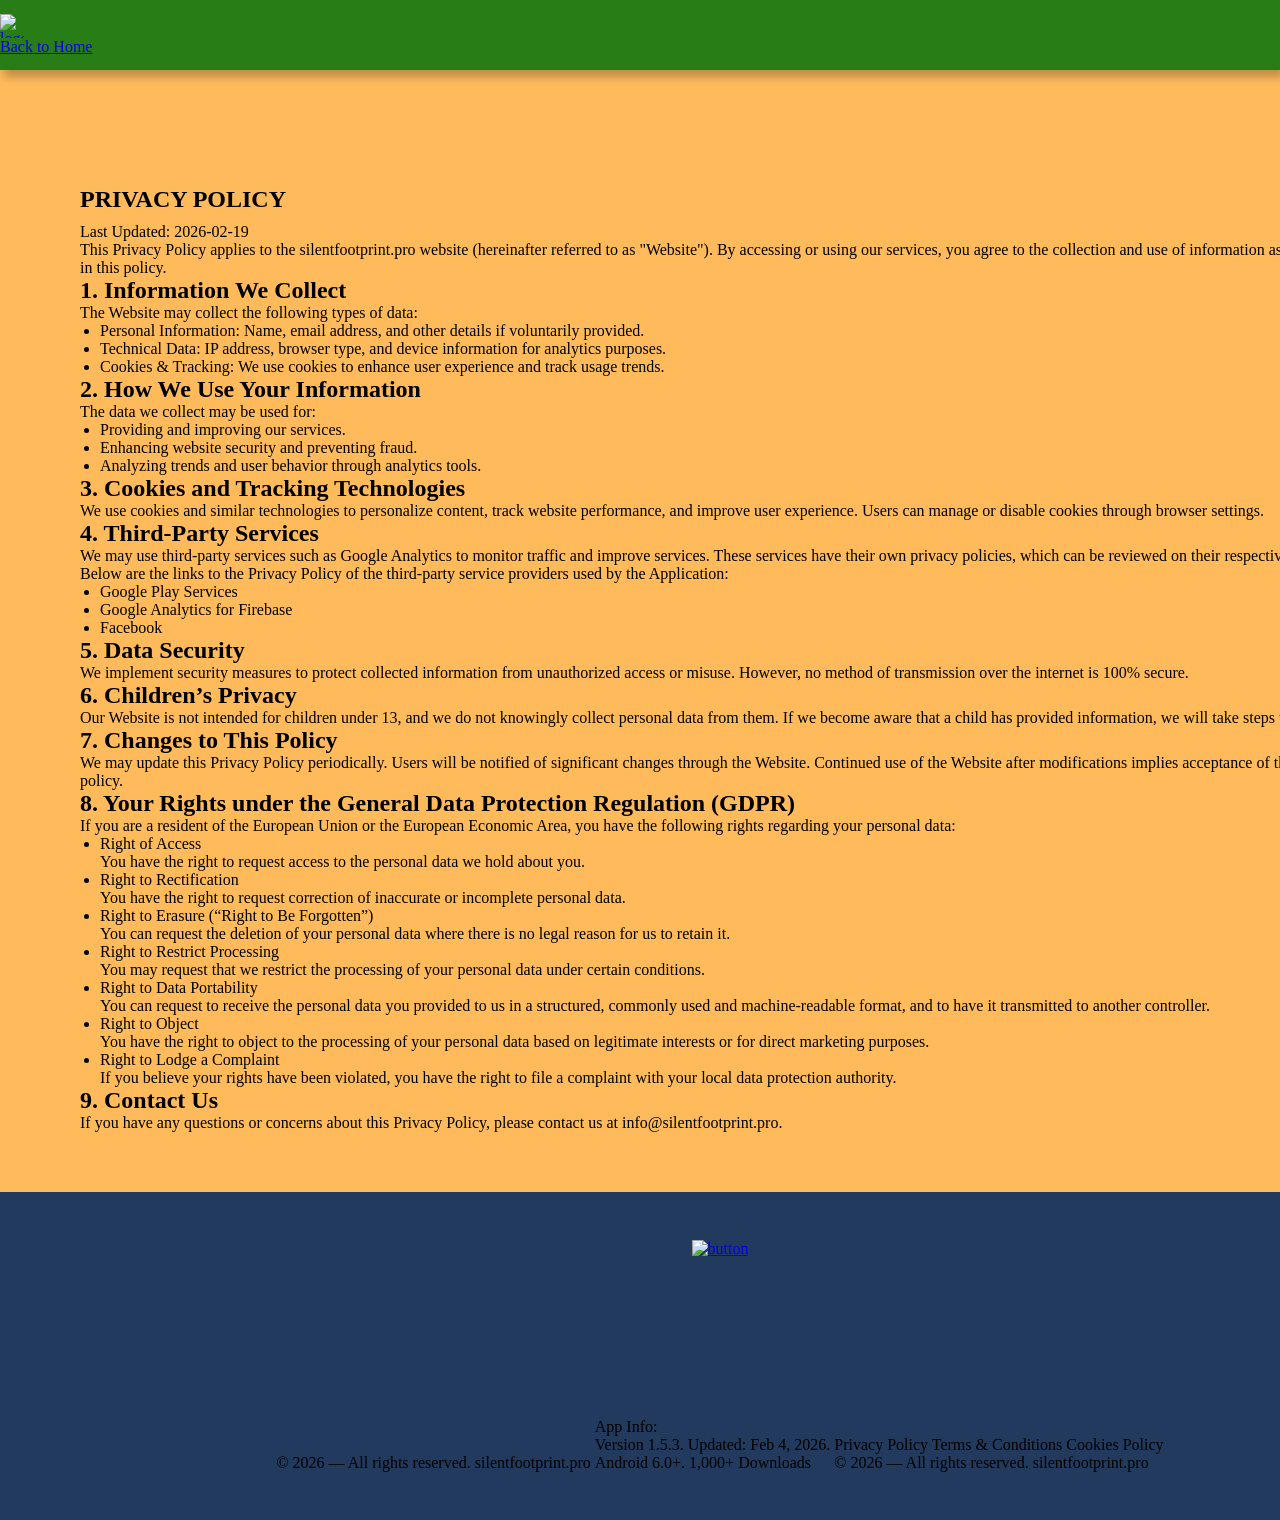
==== policy.html @ c47b5298 "1" ====
<!doctype html>
<html lang="en">
  <head>
    <meta charset="UTF-8" />
    <meta name="viewport" content="width=device-width, initial-scale=1.0" />

    <title>Privacy Policy</title>
    <link rel="icon" href="img/1.png" />

    <link rel="stylesheet" type="text/css" href="slick/slick.css" />
    <link rel="stylesheet" href="css/main.css" />
  </head>

  <body>
    <header class="class-header class-header-terms">
      <div class="class-header-background"></div>
      <nav class="class-navigation">
        <ul class="class-navigation-list-terms">
          <li class="class-navigation-item">
            <a href="/" class="class-header-terms-img">
              <img
                class=" "
                alt="logo"
                src="img/back.png"
                style="width: 24px; height: 24px"
              />Back to Home
            </a>
          </li>
        </ul>
      </nav>
    </header>

    <main>
      <section>
        <div class="class-policy-terms-container">
          <h1>Privacy Policy</h1>

          <p>Last Updated: 2026-02-19</p>
          <p>
            This Privacy Policy applies to the silentfootprint.pro website
            (hereinafter referred to as "Website"). By accessing or using our
            services, you agree to the collection and use of information as
            described in this policy.
          </p>
          <h2>1. Information We Collect</h2>
          <p>The Website may collect the following types of data:</p>

          <ul>
            <li>
              Personal Information: Name, email address, and other details if
              voluntarily provided.
            </li>
            <li>
              Technical Data: IP address, browser type, and device information
              for analytics purposes.
            </li>
            <li>
              Cookies & Tracking: We use cookies to enhance user experience and
              track usage trends.
            </li>
          </ul>
          <h2>2. How We Use Your Information</h2>
          <p>The data we collect may be used for:</p>
          <ul>
            <li>Providing and improving our services.</li>
            <li>Enhancing website security and preventing fraud.</li>
            <li>Analyzing trends and user behavior through analytics tools.</li>
          </ul>
          <h2>3. Cookies and Tracking Technologies</h2>
          <p>
            We use cookies and similar technologies to personalize content,
            track website performance, and improve user experience. Users can
            manage or disable cookies through browser settings.
          </p>
          <h2>4. Third-Party Services</h2>
          <p>
            We may use third-party services such as Google Analytics to monitor
            traffic and improve services. These services have their own privacy
            policies, which can be reviewed on their respective websites. Below
            are the links to the Privacy Policy of the third-party service
            providers used by the Application:
          </p>
          <ul>
            <li>
              <a
                class="class-email-link"
                href="https://policies.google.com/privacy"
                target="_blank"
                rel=""
                >Google Play Services
              </a>
            </li>
            <li>
              <a
                class="class-email-link"
                href="https://firebase.google.com/support/privacy"
                target="_blank"
                rel=""
                >Google Analytics for Firebase
              </a>
            </li>
            <li>
              <a
                class="class-email-link"
                href="https://www.facebook.com/about/privacy/update/printable"
                target="_blank"
                rel=""
                >Facebook
              </a>
            </li>
          </ul>
          <h2>5. Data Security</h2>

          <p>
            We implement security measures to protect collected information from
            unauthorized access or misuse. However, no method of transmission
            over the internet is 100% secure.
          </p>

          <h2>6. Children’s Privacy</h2>
          <p>
            Our Website is not intended for children under 13, and we do not
            knowingly collect personal data from them. If we become aware that a
            child has provided information, we will take steps to delete it.
          </p>

          <h2>7. Changes to This Policy</h2>
          <p>
            We may update this Privacy Policy periodically. Users will be
            notified of significant changes through the Website. Continued use
            of the Website after modifications implies acceptance of the updated
            policy.
          </p>
          <h2>
            8. Your Rights under the General Data Protection Regulation (GDPR)
          </h2>
          <p>
            If you are a resident of the European Union or the European Economic
            Area, you have the following rights regarding your personal data:
          </p>
          <ul>
            <li>
              Right of Access <br />
              You have the right to request access to the personal data we hold
              about you.
            </li>
            <li>
              Right to Rectification <br />
              You have the right to request correction of inaccurate or
              incomplete personal data.
            </li>
            <li>
              Right to Erasure (“Right to Be Forgotten”) <br />
              You can request the deletion of your personal data where there is
              no legal reason for us to retain it.
            </li>
            <li>
              Right to Restrict Processing <br />
              You may request that we restrict the processing of your personal
              data under certain conditions.
            </li>
            <li>
              Right to Data Portability <br />You can request to receive the
              personal data you provided to us in a structured, commonly used
              and machine-readable format, and to have it transmitted to another
              controller.
            </li>
            <li>
              Right to Object <br />
              You have the right to object to the processing of your personal
              data based on legitimate interests or for direct marketing
              purposes.
            </li>
            <li>
              Right to Lodge a Complaint <br />
              If you believe your rights have been violated, you have the right
              to file a complaint with your local data protection authority.
            </li>
          </ul>

          <h2>9. Contact Us</h2>

          <p>
            If you have any questions or concerns about this Privacy Policy,
            please contact us at
            <a class="class-email-link" href="mailto:info@silentfootprint.pro"
              >info@silentfootprint.pro</a
            >.
          </p>
        </div>
      </section>
    </main>

    <footer class="class-footer" style="margin: auto; background: #223a5d">
      <div class="class-footer-container">
        <a href="#">
          <img
            class="class-footer-img"
            src="/img/Property 1=click.png"
            alt="button"
          />
        </a>
        <div class="class-footer-wrapper">
          <p class="class-footer-copyright class-footer-copyright-two">
            © 2026 — All rights reserved. silentfootprint.pro
          </p>
          <p class="class-footer-copyright">
            App Info: <br />
            Version 1.5.3. Updated: Feb 4, 2026. <br />
            Android 6.0+. 1,000+ Downloads
          </p>
          <div class="class-footer-wrapp">
            <div class="class-footer-wrap">
              <a class="class-footer-text" href="/policy.html"
                >Privacy Policy</a
              >
              <a class="class-footer-text" href="/terms.html"
                >Terms & Conditions
              </a>
              <a class="class-footer-text" href="/cookies.html"
                >Cookies Policy</a
              >
            </div>
            <p class="class-footer-copyright-one">
              © 2026 — All rights reserved. silentfootprint.pro
            </p>
          </div>
        </div>
      </div>
    </footer>
    <script src="js/mobile-menu.js"></script>
  </body>
</html>
---- css/main.css ----
@import url("https://fonts.googleapis.com/css2?family=Comme:wght@100..900&family=Lora:ital,wght@0,400..700;1,400..700&family=Viga&display=swap");

*,
*::before,
*::after {
  box-sizing: border-box;
}
html {
  scroll-behavior: smooth;
}

body {
  margin: 0;
  background: #ffbb5b;
  color: #000000;
}

h1,
h2,
h3,
h4,
h5,
h6,
p {
  margin: 0;
}

ul,
ol {
  margin: 0;
  padding: 0;
  list-style: none;
}
dl,
dt,
dd {
  margin: 0;
  padding: 0;
}
img {
  display: block;
  height: auto;
}
figure {
  margin: 0;
  padding: 0;
  border: 0;
}
.list {
  list-style: none;
}

button,
a {
  cursor: pointer;
}

.button:hover {
  scale: 120%;
}

.class-header.is-open .class-header-background {
  left: 0;
}
.class-header-button-wrapper {
  margin-left: auto;
}
.class-header-icon {
  display: none;
}

.class-header-icon-button {
  display: -webkit-box;
  display: -ms-flexbox;
  display: flex;
  background-color: transparent;
  border: none;
  border-radius: 50%;
}
.class-navigation-list.is-open {
  right: 0;
}
.class-header-icon-menu {
  display: block;
}

.class-header-icon-button.is-open .class-header-icon-menu {
  display: none;
}

.class-header-icon-button.is-open .class-header-icon-close {
  display: block;
}

.class-header {
  position: fixed;
  width: 100%;
  z-index: 5;
  transition: background-color 0.3s ease;
  background: transparent;
  display: flex;
  height: 64px;
  background: #297d17;
  box-shadow: 4px 7px 9px 0px #00000040;
}

.class-header-background {
  position: absolute;
  top: 0;
  right: 0;
  bottom: 0;
  left: 100%;
  z-index: -1;
  transition: left 0.3s ease;
  background: #297d17;
  box-shadow: 4px 7px 9px 0px #00000040;
}
.class-header.is-open .class-header-background {
  left: 0;
}
.class-header-button-wrapper {
  margin-right: auto;
  display: flex;
  align-items: center;
  justify-content: space-between;
}

.class-header-icon-menu {
  display: block;
}

.class-header-icon-button.is-open .class-header-icon-menu {
  display: none;
}

.class-header-icon-button.is-open .class-header-icon-close {
  display: block;
}

.class-navigation {
  display: -ms-flexbox;
  -webkit-box-orient: vertical;
  -webkit-box-direction: normal;
  -ms-flex-direction: column;
  flex-direction: column;
  -webkit-box-align: center;
  -ms-flex-align: center;
  align-items: center;
  -webkit-box-flex: 1;
  -ms-flex: 1;
  flex: 1;
  padding: 10px 12px;
  position: relative;
}

.class-navigation-list {
  display: flex;
  flex-direction: column;
  align-items: center;
  position: absolute;
  top: 100%;
  right: -100%;
  width: 100%;
  height: 557px;
  transition: 0.3s;
  z-index: 999;
  padding: 0px 32px;
  border-radius: 0px 0px 20px 20px;
  gap: 28px;
  background: #ffc16b;
}

.class-navigation-list.is-open {
  right: 0;
}

.class-navigation-link {
  transition: all 0.3s ease-in-out;
  text-decoration: none;
  color: #482600;
}

.class-navigation-link:hover,
.class-navigatioт-link:focus {
  color: #297d17;
}

.class-header.is-open {
  background-color: transparent;
}

.class-navigation-img {
  display: none;
}

@media screen and (min-width: 1200px) {
  .class-navigation-img {
    display: block;
  }
  .class-policy-terms-header-icon-menu {
    display: none;
  }
  .class-header-button-wrapper {
    display: none;
  }
  .class-header {
    width: 100%;
    height: 70px;
    padding: 0;
    display: flex;
    align-items: center;
    justify-content: center;
    z-index: 1000;
  }

  .class-header-icon-button {
    display: none;
  }
  .class-navigation {
    display: flex;
    flex-direction: row;
    flex: 1;
    padding: 0;
    width: 1440px;
    padding: 0 0px;
    margin: auto;
  }

  .class-navigation-list {
    background-color: transparent;
    flex-direction: row;
    display: flex;
    position: static;
    width: 1440px;
    margin: auto;
    padding-block: 0;
    flex: 1;
    gap: 13px;
    height: 0px;
    display: flex;
    justify-content: center;
    align-items: center;
    justify-content: center;
    padding: 0;
  }

  .class-navigation-link {
  }

  .class-navigation-link:hover,
  .class-navigation-link:focus {
  }

  .class-navigation-item-desk {
    display: none;
  }
}

.class-home {
  width: 375px;
  height: 742px;
  background-repeat: no-repeat;
  background-size: cover;
  background-position: center;
  background-image: url("/img/home");
  margin: auto;
}
.class-home-container {
  width: 375px;
  padding: 182px 16px 0px;
  margin: auto;
}

.class-home-container-top {
  display: flex;
  flex-direction: column;
  align-items: start;
}
.class-home-title-img {
}
.class-home-title {
  -webkit-text-stroke: 1px #ffffff;
  color: #482600;
}

.class-home-text {
}
.class-home-link {
  transition: all 0.3s ease-in-out;
}

.class-home-link:hover {
  transform: scale(1.1);
}

@media screen and (min-width: 1200px) {
  .class-home {
    width: 1440px;
    height: 784px;
    background-image: url("/img/home");
  }
  .class-home-container {
    width: 1440px;
    padding: 204px 0px 0px;
  }
  .class-home-container-top {
    display: flex;
    flex-direction: column;
    align-items: center;
    justify-content: center;
  }
  .class-home-title-img {
  }
  .class-home-title {
  }

  .class-home-text {
  }
}
.class-about {
  margin: auto;
  width: 375px;
  height: px;
  background-repeat: no-repeat;
  background-size: cover;
  background-position: center;
  background-image: url("/img");
}
.class-about-container {
  width: 375px;
  padding: 64px 16px 0px;
  margin: auto;
}
.class-about-title {
  -webkit-text-stroke: 1px#FFFFFF99;
  color: #297d17;
}
.class-about-text {
}

.class-about-text-bold {
}

@media screen and (min-width: 1200px) {
  .class-about {
    width: 1440px;
    height: px;
    background-image: url("/img");
  }
  .class-about-container {
    width: 1440px;
    padding: ;
  }
}
.class-why {
  margin: auto;
  width: 375px;
  height: px;
  background-repeat: no-repeat;
  background-size: cover;
  background-position: center;
  background-image: url("/img");
}

.class-why-container {
  width: 375px;
  margin: auto;
  padding: 0;
}
.class-why-list {
  padding-top: px;
  display: flex;
  flex-direction: column;
  gap: px;
}
.class-why-item {
  display: flex;
  gap: px;
  align-items: center;
}
.class-why-img {
}
.class-why-text-bold {
}
.class-why-text {
}

@media screen and (min-width: 1200px) {
  .class-why {
    width: 1440px;
    height: px;
    background-image: url("/img");
  }
  .class-why-container {
    width: 1440px;
    padding: ;
  }
}

.class-uniqueness {
  margin: auto;
  width: 375px;
  height: px;
  background-repeat: no-repeat;
  background-size: cover;
  background-position: center;
  background-image: url("/img");
}
.class-uniqueness-container {
  margin: auto;
  width: 375px;
  padding: 64px 16px 0;
}
.class-uniqueness-list {
  padding-top: px;
  display: flex;
  flex-direction: column;
  gap: px;
}
.class-uniqueness-item {
}
.class-uniqueness-img {
}
.class-uniqueness-text-bold {
}
.class-uniqueness-text {
}

@media screen and (min-width: 1200px) {
  .class-uniqueness {
    width: 1440px;
    height: px;
    background-image: url("/img");
  }
  .class-uniqueness-container {
    margin: auto;
    width: 1440px;
    padding: ;
  }
}
.class-how {
  margin: auto;
  width: 375px;
  height: px;
  background-repeat: no-repeat;
  background-size: cover;
  background-position: center;
  background-image: url("/img");
}
.class-how-container {
  margin: auto;
  width: 375px;
  padding: 64px 16px 0;
}
.class-how-list {
  padding-top: px;
  display: flex;
  flex-direction: column;
  gap: px;
}

.class-how-item {
}

.class-how-img {
  margin: auto;
}

.class-how-text-bold {
}

.class-how-text {
}

@media screen and (min-width: 1200px) {
  .class-how {
    width: 1440px;
    height: px;
    background-image: url("/img");
  }
  .class-how-container {
    margin: auto;
    width: 1440px;
    padding: ;
  }
}

.class-characters {
  margin: auto;
  width: 375px;
  height: px;
  background-repeat: no-repeat;
  background-size: cover;
  background-position: center;
  background-image: url("/img");
}
.class-characters-container {
  padding: 0px 16px;
  margin: auto;
  width: 375px;
}
.class-characters-list {
  display: flex;
  flex-direction: column;
  padding-top: px;
  gap: px;
}
.class-characters-item {
}
.class-characters-img {
}
.class-characters-text-bold {
}

.class-characters-text {
}

@media screen and (min-width: 1200px) {
  .class-characters {
    width: 1440px;
    height: px;
    background-image: url("/img");
  }
  .class-characters-container {
    padding: px;
    margin: auto;
    width: 1440px;
  }
}

.class-reviews {
  margin: auto;
  width: 375px;
  height: px;
  background-repeat: no-repeat;
  background-size: cover;
  background-position: top;
  background-image: url("/img");
}
.class-reviews-container {
  margin: auto;
  padding: 0px 16px 0;
  width: 375px;
}
.class-reviews-list {
  padding: 0;
}

.class-reviews-item {
  margin: 0 5px;
}

.class-reviews-item-top {
  display: flex;
  gap: px;
  align-items: center;
}
.class-reviews-img {
}
.class-reviews-text-bold {
}

.class-reviews-text {
}

@media screen and (min-width: 1200px) {
  .class-reviews {
    width: 1440px;
    height: px;
    background-image: url("/img");
  }
  .class-reviews-container {
    margin: auto;
    padding: ;
    width: 1440px;
  }
}

.class-faq {
  margin: auto;
  width: 375px;
  height: px;
  background-repeat: no-repeat;
  background-size: cover;
  background-position: bottom;
  background-image: url("/img");
}
.class-faq-container {
  padding: 0px 16px 0px;
  width: 375px;
  margin: auto;
}
.class-faq-list {
  padding-top: px;
  display: flex;
  flex-direction: column;
  gap: px;
}

.class-faq-item {
}

.class-faq-question {
  display: flex;
  justify-content: space-between;
  align-items: center;
}

.class-faq-answer {
}
.class-toggle-button {
  background: none;
  border: none;
  cursor: pointer;
}

.class-toggle-button img {
  transition: transform 0.3s ease;
}
.class-faq-answer {
  max-height: 0;
  overflow: hidden;
  transition: max-height 0.4s ease, opacity 0.4s ease;
  opacity: 0;
}

.class-faq-answer.open {
  max-height: 200px;
  opacity: 1;
  padding-top: 16px;
}

.class-toggle-button img.rotated {
  transform: rotate(180deg);
}
@media screen and (min-width: 1200px) {
  .class-faq {
    width: 1440px;
    height: px;
    background-image: url("/img");
  }
  .class-faq-container {
    padding: ;
    width: 1440px;
    margin: auto;
  }
}
.class-gallery {
  margin: auto;
  width: 375px;
  height: px;
  background-repeat: no-repeat;
  background-size: cover;
  background-position: center;
  background-image: url("/img");
}
.class-gallery-container {
  width: 375px;
  margin: auto;
  padding: px;
}
.class-gallery-list {
  width: auto;
  padding-top: 65px;
  margin: auto;
}

.class-gallery-item {
  width: 343px;
  height: 610px;
  overflow: hidden;
  position: relative;
  margin: 0 10px;
}

.class-gallery-image {
  width: 100%;
  height: 100%;
  object-fit: cover;
  object-position: center;
}
.class-gallery-button-container {
  display: none;
}
@media screen and (min-width: 1200px) {
  .class-gallery-button-container {
    display: flex;
    align-items: center;
    justify-content: center;
    gap: 32px;
  }

  .class-gallery-button {
    background-color: transparent;
    border: none;
    padding: 0;
    -webkit-transition: scale 0.3s ease;
    transition: scale 0.3s ease;
  }
  .class-gallery-button-icon {
  }
  .class-gallery-button:hover {
    scale: 120%;
  }

  .class-gallery {
    width: 1440px;
    height: px;
    background-image: url("/img");
  }
  .class-gallery-container {
    width: 1440px;
    margin: auto;
    padding: px;
  }
  .class-gallery-item {
    width: 406px;
    height: 721.78px;
    margin: 0 10px;
  }

  .class-gallery-list {
  }
}

.class-features {
  margin: auto;
  width: 375px;
  height: px;
  background-image: url("/img");
}
.class-features-container {
  width: 375px;
  margin: auto;
  padding: 64px 16px 89px;
}
.class-features-list {
  padding-top: px;
  display: flex;
  flex-direction: column;
  gap: px;
}

.class-features-item {
}

.class-features-img {
}

.class-features-text-bold {
}

.class-features-text {
}

@media screen and (min-width: 1200px) {
  .class-features {
    width: 1440px;
    height: px;
    background-image: url("/img");
  }
  .class-features-container {
    width: 1440px;
    margin: auto;
    padding: px;
  }
}

.class-policy-terms-container {
  padding: 124px 16px 40px;
  width: 375px;
  margin: auto;
}

.class-policy-terms-container h1 {
  text-transform: uppercase;
  margin-bottom: 10px;
}
.class-policy-terms-container h2 {
  margin-bottom: ;
}
.class-policy-terms-container ul {
  list-style-type: disc;
  margin-left: 20px;
  margin-bottom: ;
}
.class-policy-terms-container p {
  margin-bottom: ;
}
.class-email-link {
  color: inherit;
  text-decoration: none;
}
@media screen and (min-width: 1200px) {
  .class-policy-terms-container {
    padding: 186px 80px 60px;
    width: 1440px;
  }
  .class-policy-terms-container h1 {
  }
  .class-policy-terms-container h2 {
  }
  .class-policy-terms-container p {
  }
}

.class-footer-container {
  width: 375px;
  padding: ;
  margin: auto;
  display: flex;
  flex-direction: column;
  justify-content: center;
  align-items: center;
  gap: 25px;
}

.class-footer-wrapper {
  display: flex;
  flex-direction: row;
  align-items: center;
  gap: 4px;
}

.class-footer-text {
  text-decoration: none;
  color: inherit;
}

.class-footer-copyright {
}

@media screen and (min-width: 1200px) {
  .class-footer-container {
    width: 1440px;
    padding: 48px 199px;
    display: flex;
    flex-direction: ;
    justify-content: end;
    align-items: center;
    gap: 160px;
  }

  .class-footer-wrapper {
    display: flex;
    flex-direction: row;
    justify-content: end;
    align-items: end;
    gap: 4px;
  }

  .class-footer-text {
  }

  .class-footer-copyright {
  }
}

.class-cookie-popup {
  position: fixed;
  bottom: 10px;
  width: 375px;
  padding: 30px;
  border-radius: 20px;
  background: rgba(255, 255, 255, 1);
  border: 1px solid rgba(149, 49, 133, 1);
  box-shadow: 0px 14px 42px 0px rgba(8, 15, 52, 0.06);
  z-index: 1000;
  display: none;
}

.class-cookie-popup-text-two {
  color: rgba(87, 78, 68, 1);
}

.class-cookie-button-container {
  padding: 30px 0 0;
  margin: auto;
  display: flex;
  flex-direction: row;
  align-items: center;
  justify-content: center;
  gap: 20px;
}

.class-cookie-button {
  border: none;
  background-color: transparent;
}

#accept-cookies {
}

.class-close-popup {
  position: absolute;
  top: 10px;
  right: 10px;
  font-size: 20px;
  cursor: pointer;
}

@media screen and (min-width: 1200px) {
  .class-cookie-popup-container {
    display: flex;
    align-items: center;
    justify-content: center;
  }

  .class-cookie-popup-text-two {
    font-family: Raleway;
    font-size: 18px;
    font-weight: 400;
    line-height: 30px;
    text-align: left;
    text-underline-position: from-font;
    text-decoration-skip-ink: none;
    width: 648px;
  }

  .class-cookie-button-container {
    padding: 0;
    margin: auto;
    display: flex;
    flex-direction: row;
    gap: 40px;
  }

  .class-cookie-popup {
    position: fixed;
    bottom: 10px;
    width: 1440px;
    padding: 32px;
    display: none;
  }
}
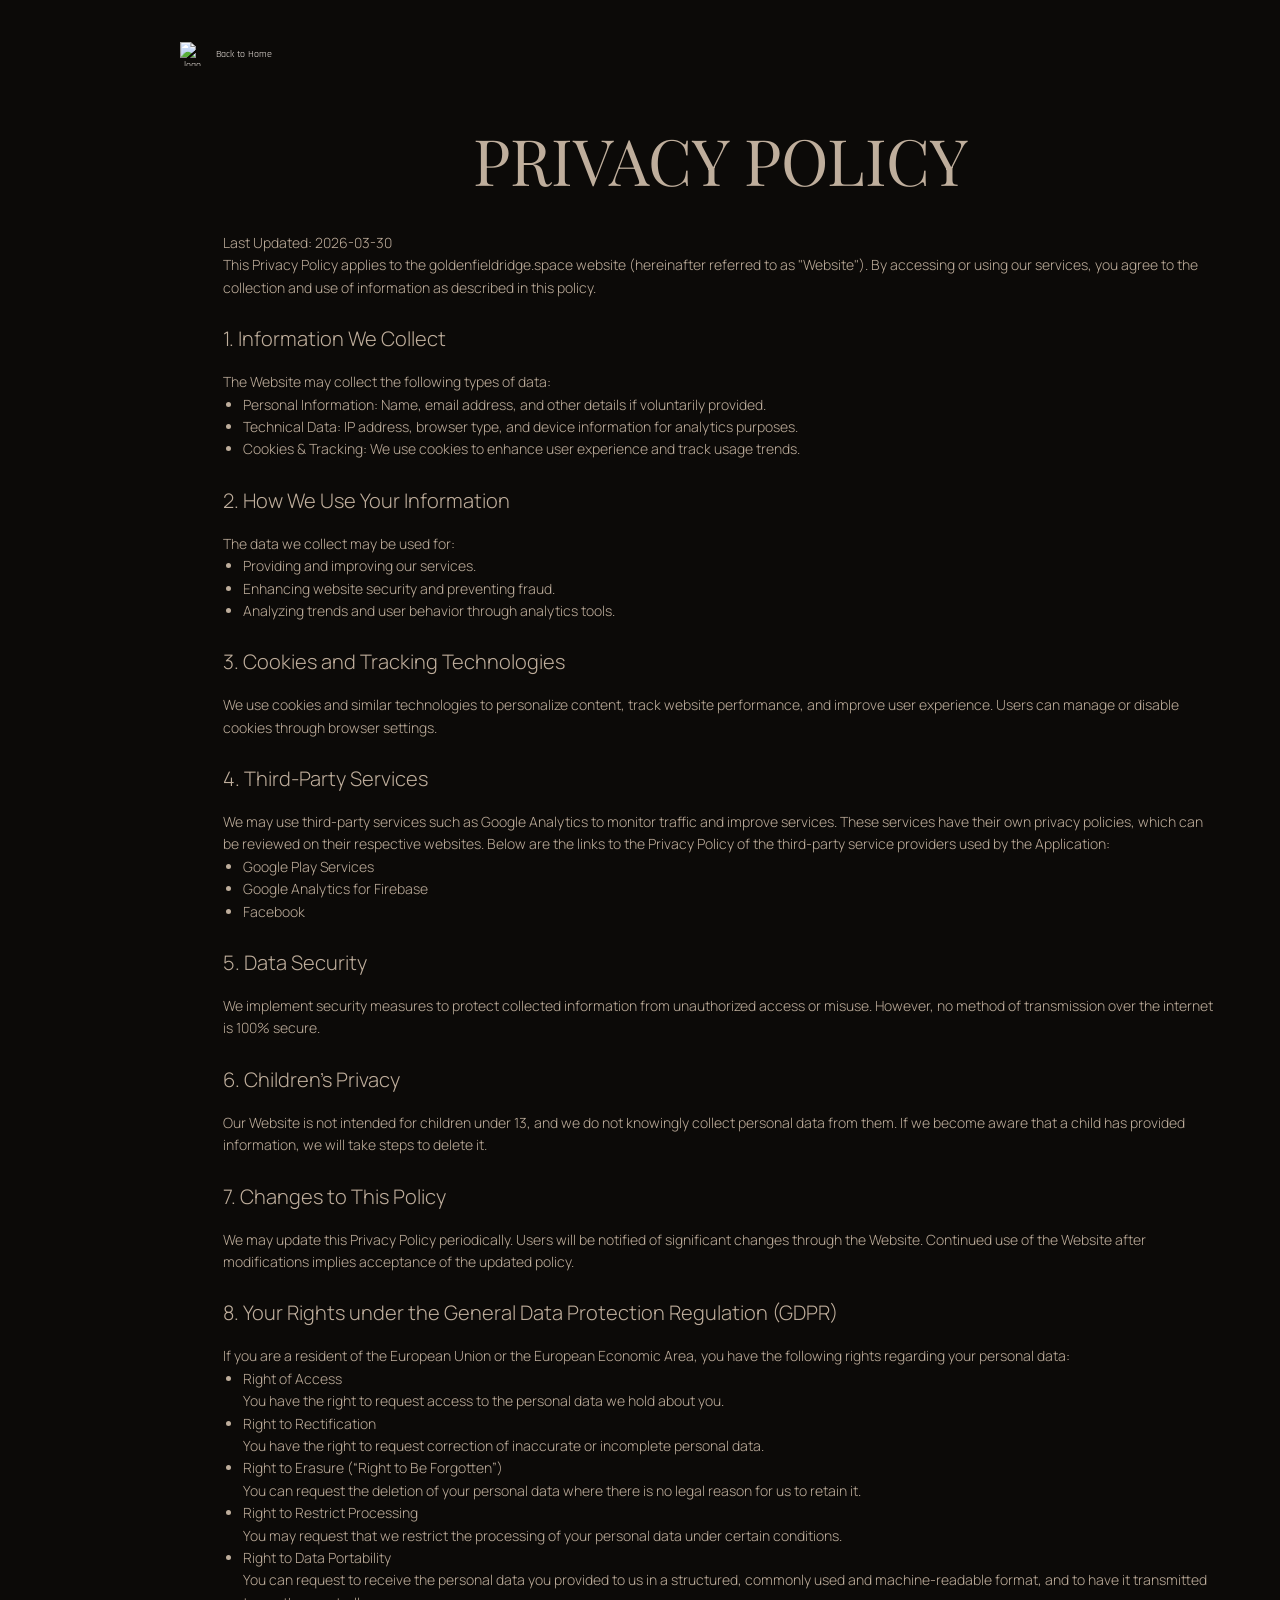
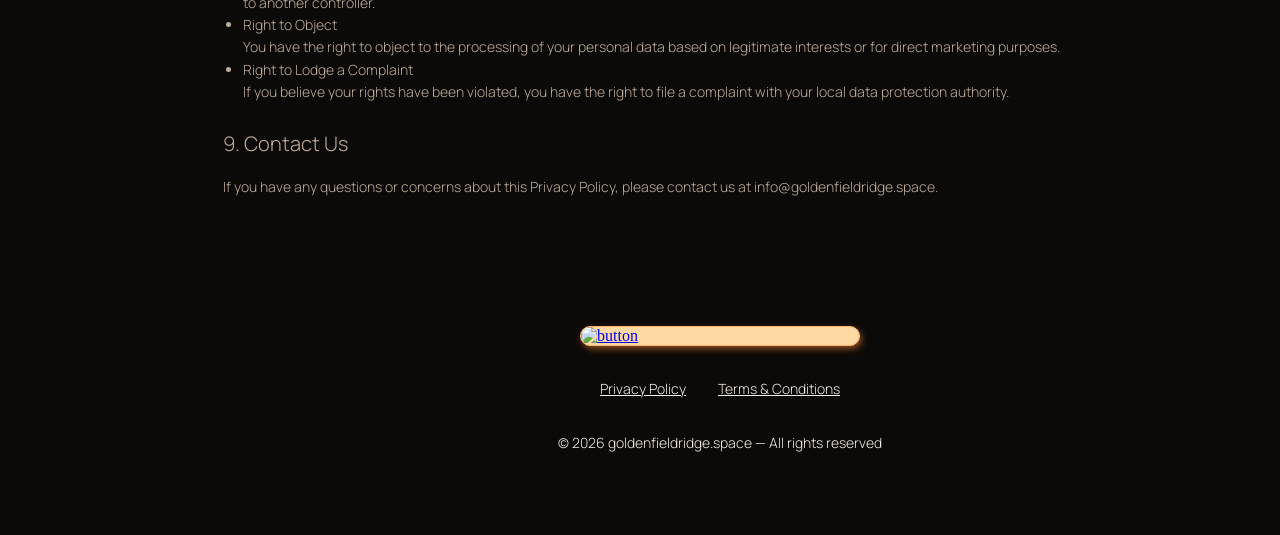
==== commit a971c703: "1" ====
--- a/policy.html
+++ b/policy.html
@@ -5,19 +5,19 @@
     <meta name="viewport" content="width=device-width, initial-scale=1.0" />
 
     <title>Privacy Policy</title>
-    <link rel="icon" href="img/1.png" />
+    <link rel="icon" href="img/fav_500.png" />
 
     <link rel="stylesheet" type="text/css" href="slick/slick.css" />
     <link rel="stylesheet" href="css/main.css" />
   </head>
 
   <body>
-    <header class="class-header class-header-terms">
-      <div class="class-header-background"></div>
-      <nav class="class-navigation">
-        <ul class="class-navigation-list-terms">
-          <li class="class-navigation-item">
-            <a href="/" class="class-header-terms-img">
+    <header class="o-i-header o-i-header-terms">
+      <div class="o-i-header-background"></div>
+      <nav class="o-i-navigation">
+        <ul class="o-i-navigation-list-terms">
+          <li class="o-i-navigation-item-terms">
+            <a href="/" class="o-i-header-terms-img">
               <img
                 class=" "
                 alt="logo"
@@ -32,12 +32,12 @@
 
     <main>
       <section>
-        <div class="class-policy-terms-container">
+        <div class="o-i-policy-terms-container">
           <h1>Privacy Policy</h1>
 
-          <p>Last Updated: 2026-02-19</p>
-          <p>
-            This Privacy Policy applies to the silentfootprint.pro website
+          <p>Last Updated: 2026-03-30</p>
+          <p>
+            This Privacy Policy applies to the goldenfieldridge.space website
             (hereinafter referred to as "Website"). By accessing or using our
             services, you agree to the collection and use of information as
             described in this policy.
@@ -83,7 +83,7 @@
           <ul>
             <li>
               <a
-                class="class-email-link"
+                class="o-i-email-link"
                 href="https://policies.google.com/privacy"
                 target="_blank"
                 rel=""
@@ -92,7 +92,7 @@
             </li>
             <li>
               <a
-                class="class-email-link"
+                class="o-i-email-link"
                 href="https://firebase.google.com/support/privacy"
                 target="_blank"
                 rel=""
@@ -101,7 +101,7 @@
             </li>
             <li>
               <a
-                class="class-email-link"
+                class="o-i-email-link"
                 href="https://www.facebook.com/about/privacy/update/printable"
                 target="_blank"
                 rel=""
@@ -183,49 +183,31 @@
           <p>
             If you have any questions or concerns about this Privacy Policy,
             please contact us at
-            <a class="class-email-link" href="mailto:info@silentfootprint.pro"
-              >info@silentfootprint.pro</a
+            <a class="o-i-email-link" href="mailto:info@goldenfieldridge.space"
+              >info@goldenfieldridge.space</a
             >.
           </p>
         </div>
       </section>
     </main>
 
-    <footer class="class-footer" style="margin: auto; background: #223a5d">
-      <div class="class-footer-container">
-        <a href="#">
-          <img
-            class="class-footer-img"
-            src="/img/Property 1=click.png"
-            alt="button"
-          />
+    <footer class="o-i-footer" style="margin: auto">
+      <div class="o-i-footer-container">
+        <a
+          target="_blank"
+          href="https://play.google.com/store/apps/details?id=com.relaxingfireplace.v1.vod.ss.android&hl=en&gl=us"
+        >
+          <img class="o-i-footer-img" src="/img/1.png" alt="button" />
         </a>
-        <div class="class-footer-wrapper">
-          <p class="class-footer-copyright class-footer-copyright-two">
-            © 2026 — All rights reserved. silentfootprint.pro
-          </p>
-          <p class="class-footer-copyright">
-            App Info: <br />
-            Version 1.5.3. Updated: Feb 4, 2026. <br />
-            Android 6.0+. 1,000+ Downloads
-          </p>
-          <div class="class-footer-wrapp">
-            <div class="class-footer-wrap">
-              <a class="class-footer-text" href="/policy.html"
-                >Privacy Policy</a
-              >
-              <a class="class-footer-text" href="/terms.html"
-                >Terms & Conditions
-              </a>
-              <a class="class-footer-text" href="/cookies.html"
-                >Cookies Policy</a
-              >
-            </div>
-            <p class="class-footer-copyright-one">
-              © 2026 — All rights reserved. silentfootprint.pro
-            </p>
-          </div>
+
+        <div class="o-i-footer-wrapper">
+          <a class="o-i-footer-text" href="/policy.html">Privacy Policy</a>
+          <a class="o-i-footer-text" href="/terms.html">Terms & Conditions </a>
         </div>
+
+        <p class="o-i-footer-copyright">
+          © 2026 goldenfieldridge.space — All rights reserved
+        </p>
       </div>
     </footer>
     <script src="js/mobile-menu.js"></script>
--- a/css/main.css
+++ b/css/main.css
@@ -1,4 +1,4 @@
-@import url("https://fonts.googleapis.com/css2?family=Comme:wght@100..900&family=Lora:ital,wght@0,400..700;1,400..700&family=Viga&display=swap");
+@import url("https://fonts.googleapis.com/css2?family=Manrope:wght@200..800&family=Playfair+Display:ital,wght@0,400..900;1,400..900&family=Rajdhani:wght@300;400;500;600;700&display=swap");
 
 *,
 *::before,
@@ -11,8 +11,9 @@
 
 body {
   margin: 0;
-  background: #ffbb5b;
-  color: #000000;
+  background: #0c0a08;
+
+  color: #bfae9c;
 }
 
 h1,
@@ -59,17 +60,17 @@
   scale: 120%;
 }
 
-.class-header.is-open .class-header-background {
+.o-i-header.is-open .o-i-header-background {
   left: 0;
 }
-.class-header-button-wrapper {
+.o-i-header-button-wrapper {
   margin-left: auto;
 }
-.class-header-icon {
+.o-i-header-icon {
   display: none;
 }
 
-.class-header-icon-button {
+.o-i-header-icon-button {
   display: -webkit-box;
   display: -ms-flexbox;
   display: flex;
@@ -77,34 +78,33 @@
   border: none;
   border-radius: 50%;
 }
-.class-navigation-list.is-open {
+.o-i-navigation-list.is-open {
   right: 0;
 }
-.class-header-icon-menu {
+.o-i-header-icon-menu {
   display: block;
 }
 
-.class-header-icon-button.is-open .class-header-icon-menu {
+.o-i-header-icon-button.is-open .o-i-header-icon-menu {
   display: none;
 }
 
-.class-header-icon-button.is-open .class-header-icon-close {
+.o-i-header-icon-button.is-open .o-i-header-icon-close {
   display: block;
 }
 
-.class-header {
+.o-i-header {
   position: fixed;
   width: 100%;
   z-index: 5;
   transition: background-color 0.3s ease;
   background: transparent;
   display: flex;
-  height: 64px;
-  background: #297d17;
-  box-shadow: 4px 7px 9px 0px #00000040;
-}
-
-.class-header-background {
+  height: 48px;
+  background: #0c0a08;
+}
+
+.o-i-header-background {
   position: absolute;
   top: 0;
   right: 0;
@@ -112,32 +112,31 @@
   left: 100%;
   z-index: -1;
   transition: left 0.3s ease;
-  background: #297d17;
-  box-shadow: 4px 7px 9px 0px #00000040;
-}
-.class-header.is-open .class-header-background {
+  background: #0c0a08;
+}
+.o-i-header.is-open .o-i-header-background {
   left: 0;
 }
-.class-header-button-wrapper {
+.o-i-header-button-wrapper {
   margin-right: auto;
   display: flex;
   align-items: center;
   justify-content: space-between;
 }
 
-.class-header-icon-menu {
+.o-i-header-icon-menu {
   display: block;
 }
 
-.class-header-icon-button.is-open .class-header-icon-menu {
+.o-i-header-icon-button.is-open .o-i-header-icon-menu {
   display: none;
 }
 
-.class-header-icon-button.is-open .class-header-icon-close {
+.o-i-header-icon-button.is-open .o-i-header-icon-close {
   display: block;
 }
 
-.class-navigation {
+.o-i-navigation {
   display: -ms-flexbox;
   -webkit-box-orient: vertical;
   -webkit-box-direction: normal;
@@ -149,11 +148,11 @@
   -webkit-box-flex: 1;
   -ms-flex: 1;
   flex: 1;
-  padding: 10px 12px;
+  padding: 12px 24px;
   position: relative;
 }
 
-.class-navigation-list {
+.o-i-navigation-list {
   display: flex;
   flex-direction: column;
   align-items: center;
@@ -161,72 +160,148 @@
   top: 100%;
   right: -100%;
   width: 100%;
-  height: 557px;
+  height: fit-content;
   transition: 0.3s;
   z-index: 999;
-  padding: 0px 32px;
-  border-radius: 0px 0px 20px 20px;
-  gap: 28px;
-  background: #ffc16b;
-}
-
-.class-navigation-list.is-open {
+  padding: 32px 0px;
+
+  gap: 16px;
+  background: #0c0a08;
+  border-bottom: 1px solid #1c1713;
+  box-shadow: 0px 8px 8px -4px #ffb46a80;
+}
+
+.o-i-navigation-list.is-open {
   right: 0;
 }
 
-.class-navigation-link {
+.o-i-navigation-link {
   transition: all 0.3s ease-in-out;
   text-decoration: none;
-  color: #482600;
-}
-
-.class-navigation-link:hover,
-.class-navigatioт-link:focus {
-  color: #297d17;
-}
-
-.class-header.is-open {
+  color: #ffffff;
+  font-family: Manrope;
+  font-weight: 400;
+  font-style: Regular;
+  font-size: 14px;
+  leading-trim: NONE;
+  line-height: 100%;
+  letter-spacing: 0%;
+
+  border-bottom: 1px solid transparent;
+  display: block;
+  padding: 8px;
+  width: 343px;
+  text-align: center;
+}
+
+.o-i-navigation-link:hover,
+.o-i-navigatioт-link:focus {
+  color: #f5ede6;
+  border-bottom: 1px solid #ffb46a;
+}
+.o-i-navigation-item-two {
+  display: flex;
+
+  gap: 100px;
+  padding-top: 27px;
+}
+.o-i-navigation-item-desk {
+  width: fit-content;
+  font-family: Manrope;
+  font-weight: 400;
+  font-style: Regular;
+  font-size: 14px;
+  leading-trim: NONE;
+  line-height: 100%;
+  letter-spacing: 0%;
+  text-align: center;
+  text-decoration: underline;
+  text-decoration-style: solid;
+  text-decoration-offset: 0%;
+  text-decoration-thickness: 0%;
+  text-decoration-skip-ink: auto;
+}
+.o-i-header.is-open {
   background-color: transparent;
 }
 
-.class-navigation-img {
+.o-i-navigation-img {
   display: none;
 }
-
-@media screen and (min-width: 1200px) {
-  .class-navigation-img {
+.o-i-header-terms {
+  background-color: transparent;
+}
+.o-i-header-terms-img {
+  display: flex;
+  align-items: center;
+  gap: 12px;
+  margin-top: 30px;
+  font-family: Rajdhani;
+  font-weight: 400;
+  font-style: Regular;
+  font-size: 10px;
+  leading-trim: NONE;
+  line-height: 150%;
+  letter-spacing: 0%;
+  text-align: center;
+
+  color: #f5ede6;
+  text-decoration: none;
+  text-align: center;
+}
+@media screen and (min-width: 1199px) {
+  .o-i-navigation-img {
     display: block;
-  }
-  .class-policy-terms-header-icon-menu {
+    margin-right: 80px;
+  }
+  .o-i-header-terms {
+    background-color: transparent;
+  }
+  .o-i-header-terms-img {
+    display: flex;
+    align-items: center;
+    gap: 12px;
+    margin-top: 26px;
+    margin-left: 60px;
+
+    text-decoration: none;
+    text-align: center;
+  }
+  .o-i-policy-terms-header-icon-menu {
     display: none;
   }
-  .class-header-button-wrapper {
+  .o-i-navigation-item-two {
     display: none;
   }
-  .class-header {
+  .o-i-header-button-wrapper {
+    display: none;
+  }
+  .o-i-header {
     width: 100%;
-    height: 70px;
+    height: 64px;
     padding: 0;
     display: flex;
     align-items: center;
     justify-content: center;
     z-index: 1000;
-  }
-
-  .class-header-icon-button {
+    border-bottom: 1px solid none;
+  }
+
+  .o-i-header-icon-button {
     display: none;
   }
-  .class-navigation {
+  .o-i-navigation {
     display: flex;
     flex-direction: row;
     flex: 1;
     padding: 0;
     width: 1440px;
-    padding: 0 0px;
+    padding: 16px 120px;
     margin: auto;
-  }
-
-  .class-navigation-list {
+    border-bottom: 1px solid none;
+  }
+
+  .o-i-navigation-list {
     background-color: transparent;
     flex-direction: row;
     display: flex;
@@ -235,701 +310,907 @@
     margin: auto;
     padding-block: 0;
     flex: 1;
-    gap: 13px;
+    gap: 0px;
     height: 0px;
     display: flex;
     justify-content: center;
     align-items: center;
     justify-content: center;
     padding: 0;
-  }
-
-  .class-navigation-link {
-  }
-
-  .class-navigation-link:hover,
-  .class-navigation-link:focus {
-  }
-
-  .class-navigation-item-desk {
+
+    box-shadow: none;
+    border: none;
+  }
+
+  .o-i-navigation-link {
+    width: fit-content;
+    font-family: Manrope;
+    font-weight: 400;
+    font-style: Regular;
+    font-size: 12px;
+    leading-trim: NONE;
+    line-height: 100%;
+    letter-spacing: 0%;
+    padding: 8px 24px;
+  }
+
+  .o-i-navigation-link:hover,
+  .o-i-navigation-link:focus {
+  }
+
+  .o-i-navigation-item-desk {
     display: none;
   }
 }
 
-.class-home {
+.o-i-home-container {
   width: 375px;
-  height: 742px;
+  height: 791px;
   background-repeat: no-repeat;
   background-size: cover;
   background-position: center;
-  background-image: url("/img/home");
+  background-image: url("/img/1.\ Home\ mob.png");
   margin: auto;
-}
-.class-home-container {
+  padding: 80px 16px 0px;
+  margin: auto;
+}
+
+.o-i-home-title {
+  font-family: Playfair Display;
+  font-weight: 400;
+  font-style: Regular;
+  font-size: 48px;
+  leading-trim: NONE;
+  line-height: 120%;
+  letter-spacing: 0%;
+  text-align: center;
+
+  color: #f5ede6;
+}
+
+.o-i-home-text {
+  font-family: Playfair Display;
+  font-weight: 400;
+  font-style: Regular;
+  font-size: 24px;
+  leading-trim: NONE;
+  line-height: 120%;
+  letter-spacing: 0%;
+  text-align: center;
+
+  padding: 32px 30px 369px;
+}
+.o-i-home-link {
+  transition: all 0.3s ease-in-out;
+  background: #ffd9a3;
+  border: 1px solid #ffb46a;
+  box-shadow: 2px 3px 6px 0px #ff8a3d80;
+
+  width: 280px;
+  margin: auto;
+  border-radius: 12px;
+}
+
+.o-i-home-link:hover {
+  transform: scale(1.1);
+  box-shadow: 2px 3px 6px 0px #ff8a3d80;
+  border: 1px solid #ffb46a;
+  background: linear-gradient(180deg, #ffd9a3 0%, #ffb46a 100%);
+}
+
+@media screen and (min-width: 1199px) {
+  .o-i-home-container {
+    width: auto;
+    height: 879px;
+    background-image: url("/img/1.\ HOME.png");
+    margin: auto;
+    padding: 112px;
+    margin: auto;
+  }
+
+  .o-i-home-title {
+    font-family: Playfair Display;
+    font-weight: 400;
+    font-style: Regular;
+    font-size: 64px;
+    leading-trim: NONE;
+    line-height: 120%;
+    letter-spacing: 0%;
+  }
+
+  .o-i-home-text {
+    font-family: Playfair Display;
+    font-weight: 400;
+    font-style: Regular;
+    font-size: 32px;
+    leading-trim: NONE;
+    line-height: 120%;
+    letter-spacing: 0%;
+    text-align: center;
+    padding: 32px 0 80px;
+  }
+}
+
+.o-i-about-container {
+  padding: 64px 0px;
   width: 375px;
-  padding: 182px 16px 0px;
   margin: auto;
 }
-
-.class-home-container-top {
+.o-i-about-title-div {
+  display: flex;
+  align-items: center;
+  gap: 16px;
+}
+.o-i-about-title-divs {
+  border: 1px solid;
+  border-image-slice: 1;
+  border-image-source: linear-gradient(
+    90deg,
+    rgba(255, 138, 61, 0) 0%,
+    #ff8a3d 100%
+  );
+  width: 100%;
+}
+.o-i-about-title-divss {
+  border: 1px solid;
+
+  width: 100%;
+  border: 1px solid;
+
+  border-image-source: linear-gradient(
+    90deg,
+    #ff8a3d 0%,
+    rgba(255, 138, 61, 0) 100%
+  );
+  border-image-slice: 1;
+}
+.o-i-about-title {
+  font-family: Playfair Display;
+  font-weight: 400;
+  font-style: Regular;
+  font-size: 24px;
+  leading-trim: NONE;
+  line-height: 120%;
+  letter-spacing: 0%;
+  text-align: center;
+  text-wrap: nowrap;
+}
+.o-i-about-text-bold {
+  font-family: Manrope;
+  font-weight: 300;
+  font-style: Light;
+  font-size: 14px;
+  leading-trim: NONE;
+  line-height: 160%;
+  letter-spacing: 0%;
+  text-align: center;
+  color: #f5ede6;
+  padding: 62px 21px 0px;
+}
+
+@media screen and (min-width: 1199px) {
+  .o-i-about-container {
+    padding: 80px 120px;
+    width: 1440px;
+  }
+
+  .o-i-about-title-div {
+    gap: 32px;
+  }
+
+  .o-i-about-title {
+    font-family: Playfair Display;
+    font-weight: 400;
+    font-style: Regular;
+    font-size: 32px;
+    leading-trim: NONE;
+    line-height: 120%;
+    letter-spacing: 0%;
+    text-align: center;
+  }
+  .o-i-about-text-bold {
+    font-family: Manrope;
+    font-weight: 300;
+    font-style: Light;
+    font-size: 14px;
+    leading-trim: NONE;
+    line-height: 160%;
+    letter-spacing: 0%;
+    text-align: center;
+
+    padding: 64px 344px 0px;
+  }
+
+  .o-i-about-text {
+    font-family: Tomorrow;
+    font-weight: 400;
+    font-style: Regular;
+    font-size: 16px;
+    leading-trim: NONE;
+    line-height: 150%;
+    letter-spacing: 0%;
+    text-align: center;
+    display: flex;
+    align-items: center;
+    justify-content: center;
+    gap: 214px;
+    padding: 43px 26px;
+    width: 804px;
+    margin: auto;
+  }
+}
+
+.o-i-why-container {
+  margin: auto;
+  padding: 64px 0;
+  width: 375px;
+}
+.o-i-why-list {
   display: flex;
   flex-direction: column;
-  align-items: start;
-}
-.class-home-title-img {
-}
-.class-home-title {
-  -webkit-text-stroke: 1px #ffffff;
-  color: #482600;
-}
-
-.class-home-text {
-}
-.class-home-link {
-  transition: all 0.3s ease-in-out;
-}
-
-.class-home-link:hover {
-  transform: scale(1.1);
-}
-
-@media screen and (min-width: 1200px) {
-  .class-home {
+  gap: 32px;
+  padding: 64px 16px 0;
+}
+.o-i-why-item {
+  display: flex;
+  flex-direction: column;
+  gap: 32px;
+  align-items: center;
+  border: 1px solid #261e18;
+  background: linear-gradient(360deg, #0c0a08 0%, #18120e 100%);
+  width: 343px;
+  height: 496px;
+  border-radius: 12px;
+  padding: 32px;
+}
+.o-i-why-img {
+  width: 270px;
+  height: 270px;
+  border-radius: 8px;
+}
+.o-i-why-text-bold {
+  font-family: Manrope;
+  font-weight: 200;
+  font-style: ExtraLight;
+  font-size: 20px;
+  leading-trim: NONE;
+  line-height: 160%;
+  letter-spacing: 0%;
+  text-align: center;
+  color: #f5ede6;
+}
+.o-i-why-text {
+  font-family: Manrope;
+  font-weight: 300;
+  font-style: Light;
+  font-size: 14px;
+  leading-trim: NONE;
+  line-height: 160%;
+  letter-spacing: 0%;
+  text-align: center;
+  padding-top: 32px;
+}
+
+@media screen and (min-width: 1199px) {
+  .o-i-why-container {
+    margin: auto;
+    padding: 80px 120px;
     width: 1440px;
-    height: 784px;
-    background-image: url("/img/home");
-  }
-  .class-home-container {
+  }
+
+  .o-i-why-list {
+    display: flex;
+    flex-direction: row;
+    gap: 32px;
+    padding: 64px 24px 0;
+  }
+  .o-i-why-item {
+    display: flex;
+    flex-direction: row;
+    align-items: center;
+    width: 560px;
+    height: 264px;
+    border-radius: 12px;
+    padding: 32px;
+    gap: 32px;
+  }
+  .o-i-why-text {
+    width: 264px;
+  }
+  .o-i-why-img {
+    width: 200px;
+    height: 200px;
+  }
+  .o-i-why-item-two {
+    flex-direction: row-reverse;
+  }
+}
+
+.o-i-uniqueness-container {
+  margin: auto;
+  width: 375px;
+  height: 1076px;
+  background-repeat: no-repeat;
+  background-size: cover;
+  background-position: center;
+  background-image: url("/img/uniqueness/4\ Features\ mob.png");
+  padding: 64px 0px;
+}
+.o-i-uniqueness-list {
+  padding: 64px 16px 0;
+  display: flex;
+  flex-direction: column;
+  gap: 32px;
+}
+.o-i-uniqueness-item {
+  display: flex;
+  align-items: center;
+  border-radius: 12px;
+  gap: 16px;
+  padding-top: 16px;
+  padding-right: 16px;
+  padding-bottom: 16px;
+  padding-left: 32px;
+
+  background: linear-gradient(180deg, rgba(38, 30, 24, 0) 0%, #261e18 100%);
+}
+.o-i-uniqueness-img {
+  width: 32px;
+}
+
+.o-i-uniqueness-text {
+  font-family: Manrope;
+  font-weight: 300;
+  font-style: Light;
+  font-size: 14px;
+  leading-trim: NONE;
+  line-height: 160%;
+  letter-spacing: 0%;
+}
+.o-i-about-text-bold-two {
+  padding: 64px 31px 0;
+}
+.o-i-about-text-bold-two-three {
+  display: none;
+}
+@media screen and (min-width: 1199px) {
+  .o-i-uniqueness-container {
+    margin: auto;
     width: 1440px;
-    padding: 204px 0px 0px;
-  }
-  .class-home-container-top {
-    display: flex;
+    height: 1017px;
+
+    background-image: url("/img/uniqueness/4\ Features.png");
+    padding: 80px 120px 0;
+  }
+  .o-i-about-text-bold-two {
+    display: none;
+  }
+  .o-i-about-text-bold-two-three {
+    display: block;
+
+    padding: 64px 100px 0 !important;
+  }
+  .o-i-uniqueness-list {
+    padding: 64px 36px;
+    display: flex;
+    flex-direction: row;
+    gap: 32px;
+  }
+  .o-i-uniqueness-item {
+    width: 200px;
+    height: 180px;
     flex-direction: column;
     align-items: center;
     justify-content: center;
-  }
-  .class-home-title-img {
-  }
-  .class-home-title {
-  }
-
-  .class-home-text {
-  }
-}
-.class-about {
+
+    gap: 32px;
+    border-radius: 12px;
+    padding: 32px;
+  }
+  .o-i-uniqueness-img {
+    width: 48px;
+  }
+
+  .o-i-uniqueness-text {
+    font-family: Manrope;
+    font-weight: 300;
+    font-style: Light;
+    font-size: 14px;
+    leading-trim: NONE;
+    line-height: 160%;
+    letter-spacing: 0%;
+    text-align: center;
+  }
+}
+
+.o-i-how-container {
   margin: auto;
+  background-image: url("/img/9\ contact\ mob.png");
+  height: 521px;
   width: 375px;
-  height: px;
-  background-repeat: no-repeat;
-  background-size: cover;
-  background-position: center;
-  background-image: url("/img");
-}
-.class-about-container {
-  width: 375px;
-  padding: 64px 16px 0px;
-  margin: auto;
-}
-.class-about-title {
-  -webkit-text-stroke: 1px#FFFFFF99;
-  color: #297d17;
-}
-.class-about-text {
-}
-
-.class-about-text-bold {
-}
-
-@media screen and (min-width: 1200px) {
-  .class-about {
+  padding: 64px 0;
+}
+.o-i-how-div {
+  display: flex;
+  align-items: center;
+  gap: 16px;
+  flex-direction: column;
+  padding-top: 64px;
+}
+.o-i-how-text {
+  display: flex;
+  align-items: center;
+  gap: 16px;
+}
+.o-i-how-text-bold {
+  text-decoration: none;
+  color: #f5ede6;
+  font-family: Manrope;
+  font-weight: 300;
+  font-style: Light;
+  font-size: 14px;
+  leading-trim: NONE;
+  line-height: 160%;
+  letter-spacing: 0%;
+  text-align: center;
+}
+.o-i-how-text-img {
+  width: 24px;
+}
+@media screen and (min-width: 1199px) {
+  .o-i-how-container {
+    margin: auto;
+    background-image: url("/img/9\ Contact.png");
+    height: 898px;
     width: 1440px;
-    height: px;
-    background-image: url("/img");
-  }
-  .class-about-container {
-    width: 1440px;
-    padding: ;
-  }
-}
-.class-why {
-  margin: auto;
-  width: 375px;
-  height: px;
-  background-repeat: no-repeat;
-  background-size: cover;
-  background-position: center;
-  background-image: url("/img");
-}
-
-.class-why-container {
+    padding: 80px 120px;
+  }
+  .o-i-how-div {
+    display: flex;
+    align-items: center;
+    gap: 16px;
+    flex-direction: row;
+    justify-content: center;
+    padding-top: 65px;
+  }
+  .o-i-how-text {
+    display: flex;
+    align-items: center;
+    gap: 16px;
+  }
+  .o-i-how-text-bold {
+    font-family: Manrope;
+    font-weight: 300;
+    font-style: Light;
+    font-size: 14px;
+    leading-trim: NONE;
+    line-height: 160%;
+    letter-spacing: 0%;
+  }
+}
+
+.o-i-faq-container {
+  padding: 64px 0px;
   width: 375px;
   margin: auto;
-  padding: 0;
-}
-.class-why-list {
-  padding-top: px;
+}
+.o-i-faq-list {
+  padding: 64px 16px 0;
   display: flex;
   flex-direction: column;
-  gap: px;
-}
-.class-why-item {
-  display: flex;
-  gap: px;
-  align-items: center;
-}
-.class-why-img {
-}
-.class-why-text-bold {
-}
-.class-why-text {
-}
-
-@media screen and (min-width: 1200px) {
-  .class-why {
-    width: 1440px;
-    height: px;
-    background-image: url("/img");
-  }
-  .class-why-container {
-    width: 1440px;
-    padding: ;
-  }
-}
-
-.class-uniqueness {
-  margin: auto;
-  width: 375px;
-  height: px;
-  background-repeat: no-repeat;
-  background-size: cover;
-  background-position: center;
-  background-image: url("/img");
-}
-.class-uniqueness-container {
-  margin: auto;
-  width: 375px;
-  padding: 64px 16px 0;
-}
-.class-uniqueness-list {
-  padding-top: px;
-  display: flex;
-  flex-direction: column;
-  gap: px;
-}
-.class-uniqueness-item {
-}
-.class-uniqueness-img {
-}
-.class-uniqueness-text-bold {
-}
-.class-uniqueness-text {
-}
-
-@media screen and (min-width: 1200px) {
-  .class-uniqueness {
-    width: 1440px;
-    height: px;
-    background-image: url("/img");
-  }
-  .class-uniqueness-container {
-    margin: auto;
-    width: 1440px;
-    padding: ;
-  }
-}
-.class-how {
-  margin: auto;
-  width: 375px;
-  height: px;
-  background-repeat: no-repeat;
-  background-size: cover;
-  background-position: center;
-  background-image: url("/img");
-}
-.class-how-container {
-  margin: auto;
-  width: 375px;
-  padding: 64px 16px 0;
-}
-.class-how-list {
-  padding-top: px;
-  display: flex;
-  flex-direction: column;
-  gap: px;
-}
-
-.class-how-item {
-}
-
-.class-how-img {
-  margin: auto;
-}
-
-.class-how-text-bold {
-}
-
-.class-how-text {
-}
-
-@media screen and (min-width: 1200px) {
-  .class-how {
-    width: 1440px;
-    height: px;
-    background-image: url("/img");
-  }
-  .class-how-container {
-    margin: auto;
-    width: 1440px;
-    padding: ;
-  }
-}
-
-.class-characters {
-  margin: auto;
-  width: 375px;
-  height: px;
-  background-repeat: no-repeat;
-  background-size: cover;
-  background-position: center;
-  background-image: url("/img");
-}
-.class-characters-container {
-  padding: 0px 16px;
-  margin: auto;
-  width: 375px;
-}
-.class-characters-list {
-  display: flex;
-  flex-direction: column;
-  padding-top: px;
-  gap: px;
-}
-.class-characters-item {
-}
-.class-characters-img {
-}
-.class-characters-text-bold {
-}
-
-.class-characters-text {
-}
-
-@media screen and (min-width: 1200px) {
-  .class-characters {
-    width: 1440px;
-    height: px;
-    background-image: url("/img");
-  }
-  .class-characters-container {
-    padding: px;
-    margin: auto;
-    width: 1440px;
-  }
-}
-
-.class-reviews {
-  margin: auto;
-  width: 375px;
-  height: px;
-  background-repeat: no-repeat;
-  background-size: cover;
-  background-position: top;
-  background-image: url("/img");
-}
-.class-reviews-container {
-  margin: auto;
-  padding: 0px 16px 0;
-  width: 375px;
-}
-.class-reviews-list {
-  padding: 0;
-}
-
-.class-reviews-item {
-  margin: 0 5px;
-}
-
-.class-reviews-item-top {
-  display: flex;
-  gap: px;
-  align-items: center;
-}
-.class-reviews-img {
-}
-.class-reviews-text-bold {
-}
-
-.class-reviews-text {
-}
-
-@media screen and (min-width: 1200px) {
-  .class-reviews {
-    width: 1440px;
-    height: px;
-    background-image: url("/img");
-  }
-  .class-reviews-container {
-    margin: auto;
-    padding: ;
-    width: 1440px;
-  }
-}
-
-.class-faq {
-  margin: auto;
-  width: 375px;
-  height: px;
-  background-repeat: no-repeat;
-  background-size: cover;
-  background-position: bottom;
-  background-image: url("/img");
-}
-.class-faq-container {
-  padding: 0px 16px 0px;
-  width: 375px;
-  margin: auto;
-}
-.class-faq-list {
-  padding-top: px;
-  display: flex;
-  flex-direction: column;
-  gap: px;
-}
-
-.class-faq-item {
-}
-
-.class-faq-question {
+  gap: 16px;
+}
+
+.o-i-faq-item {
+  padding: 8px 0;
+}
+
+.o-i-faq-question {
   display: flex;
   justify-content: space-between;
   align-items: center;
-}
-
-.class-faq-answer {
-}
-.class-toggle-button {
+  font-family: Manrope;
+  font-weight: 200;
+  font-style: ExtraLight;
+  font-size: 20px;
+  leading-trim: NONE;
+  line-height: 160%;
+  letter-spacing: 0%;
+  border-bottom: 2px solid #1c1713;
+  padding-bottom: 8px;
+  gap: 24px;
+  color: #f5ede6;
+}
+
+.o-i-faq-answer {
+  font-family: Manrope;
+  font-weight: 300;
+  font-style: Light;
+  font-size: 14px;
+  leading-trim: NONE;
+  line-height: 160%;
+  letter-spacing: 0%;
+}
+.o-i-toggle-button {
   background: none;
   border: none;
   cursor: pointer;
 }
 
-.class-toggle-button img {
+.o-i-toggle-button img {
+  width: 24px;
   transition: transform 0.3s ease;
 }
-.class-faq-answer {
+.o-i-faq-answer {
   max-height: 0;
   overflow: hidden;
-  transition: max-height 0.4s ease, opacity 0.4s ease;
+  transition:
+    max-height 0.4s ease,
+    opacity 0.4s ease;
   opacity: 0;
 }
 
-.class-faq-answer.open {
-  max-height: 200px;
+.o-i-faq-answer.open {
+  max-height: 400px;
   opacity: 1;
   padding-top: 16px;
 }
 
-.class-toggle-button img.rotated {
-  transform: rotate(180deg);
-}
-@media screen and (min-width: 1200px) {
-  .class-faq {
-    width: 1440px;
-    height: px;
-    background-image: url("/img");
-  }
-  .class-faq-container {
-    padding: ;
+.o-i-toggle-button img.rotated {
+  transform: rotate(360deg);
+}
+@media screen and (min-width: 1199px) {
+  .o-i-faq-container {
+    padding: 80px 120px;
     width: 1440px;
     margin: auto;
   }
-}
-.class-gallery {
+  .o-i-faq-list {
+    padding: 64px 69px 0;
+    display: flex;
+    flex-direction: column;
+    gap: 16px;
+  }
+
+  .o-i-faq-item {
+    padding: 8px 4px;
+  }
+
+  .o-i-faq-question {
+    font-family: Manrope;
+    font-weight: 200;
+    font-style: ExtraLight;
+    font-size: 20px;
+    leading-trim: NONE;
+    line-height: 160%;
+    letter-spacing: 0%;
+  }
+
+  .o-i-faq-answer {
+    font-family: Manrope;
+    font-weight: 300;
+    font-style: Light;
+    font-size: 14px;
+    leading-trim: NONE;
+    line-height: 160%;
+    letter-spacing: 0%;
+  }
+}
+
+.o-i-gallery-container {
+  width: 375px;
+
   margin: auto;
-  width: 375px;
-  height: px;
-  background-repeat: no-repeat;
-  background-size: cover;
-  background-position: center;
-  background-image: url("/img");
-}
-.class-gallery-container {
-  width: 375px;
+  padding: 64px 0px;
+}
+.o-i-gallery-list {
+  width: auto;
+  padding: 64px 16px 0;
   margin: auto;
-  padding: px;
-}
-.class-gallery-list {
-  width: auto;
-  padding-top: 65px;
-  margin: auto;
-}
-
-.class-gallery-item {
-  width: 343px;
-  height: 610px;
+}
+
+.o-i-gallery-item {
+  width: 293px;
+  height: 198px;
+  border: 2px solid #1c1713;
+  border-radius: 8px;
+
   overflow: hidden;
   position: relative;
-  margin: 0 10px;
-}
-
-.class-gallery-image {
+  margin: 0 8px;
+}
+
+.o-i-gallery-image {
   width: 100%;
   height: 100%;
   object-fit: cover;
   object-position: center;
 }
-.class-gallery-button-container {
+.o-i-gallery-button-container {
   display: none;
 }
-@media screen and (min-width: 1200px) {
-  .class-gallery-button-container {
-    display: flex;
-    align-items: center;
-    justify-content: center;
-    gap: 32px;
-  }
-
-  .class-gallery-button {
+@media screen and (min-width: 1199px) {
+  .o-i-gallery-button-container {
+    display: block;
+  }
+
+  .o-i-gallery-button {
     background-color: transparent;
     border: none;
     padding: 0;
     -webkit-transition: scale 0.3s ease;
     transition: scale 0.3s ease;
   }
-  .class-gallery-button-icon {
-  }
-  .class-gallery-button:hover {
+  .o-i-gallery-button-icon {
+    width: 88px;
+  }
+  .o-i-gallery-button:hover {
     scale: 120%;
   }
 
-  .class-gallery {
-    width: 1440px;
-    height: px;
-    background-image: url("/img");
-  }
-  .class-gallery-container {
+  .o-i-gallery-container {
     width: 1440px;
     margin: auto;
-    padding: px;
-  }
-  .class-gallery-item {
-    width: 406px;
-    height: 721.78px;
-    margin: 0 10px;
-  }
-
-  .class-gallery-list {
-  }
-}
-
-.class-features {
+    padding: 80px 120px;
+    position: relative;
+  }
+  .o-i-gallery-list-left {
+    position: absolute;
+    top: 400px;
+    left: 120px;
+  }
+  .o-i-gallery-list-right {
+    position: absolute;
+    top: 400px;
+    right: 120px;
+  }
+  .o-i-gallery-item {
+    width: 889px;
+    height: 500px;
+
+    border-radius: 12px;
+    border-width: 2px;
+
+    margin: 0 16px;
+  }
+
+  .o-i-gallery-list {
+    padding: 64px 130px 0;
+  }
+}
+
+.o-i-user-container {
+  width: 375px;
+
   margin: auto;
-  width: 375px;
-  height: px;
-  background-image: url("/img");
-}
-.class-features-container {
+  padding: 64px 0px;
+}
+.o-i-user-list {
+  display: flex;
+  flex-direction: column;
+  gap: 16px;
+  padding: 64px 16px 0;
+}
+
+.o-i-user-item {
+  width: 343px;
+  height: 121px;
+  border-radius: 12px;
+  padding: 16px;
+  background: linear-gradient(180deg, #18120e 0%, rgba(24, 18, 14, 0) 100%);
+}
+.o-i-user-item-two {
+  display: flex;
+  align-items: center;
+  justify-content: space-between;
+  font-family: Manrope;
+  font-weight: 200;
+  font-style: ExtraLight;
+  font-size: 14px;
+  leading-trim: NONE;
+  line-height: 160%;
+  letter-spacing: 0%;
+  color: #bfae9c;
+}
+.o-i-user-image {
+  height: 14px;
+}
+.o-i-user-text {
+  font-family: Manrope;
+  font-weight: 300;
+  font-style: Light;
+  font-size: 14px;
+  leading-trim: NONE;
+  line-height: 160%;
+  letter-spacing: 0%;
+  color: #f5ede6;
+  padding-top: 23px;
+}
+@media screen and (min-width: 1199px) {
+  .o-i-user-container {
+    width: 1440px;
+
+    margin: auto;
+    padding: 80px 120px;
+  }
+  .o-i-user-list {
+    display: flex;
+    flex-direction: row;
+    gap: 32px;
+    padding: 64px 36px 0;
+  }
+
+  .o-i-user-item {
+    width: 200px;
+    height: 175px;
+    border-radius: 12px;
+    padding-top: 32px;
+    padding-right: 16px;
+    padding-bottom: 32px;
+    padding-left: 16px;
+  }
+}
+
+.o-i-policy-terms-container {
+  padding: 104px 16px 48px;
   width: 375px;
   margin: auto;
-  padding: 64px 16px 89px;
-}
-.class-features-list {
-  padding-top: px;
-  display: flex;
-  flex-direction: column;
-  gap: px;
-}
-
-.class-features-item {
-}
-
-.class-features-img {
-}
-
-.class-features-text-bold {
-}
-
-.class-features-text {
-}
-
-@media screen and (min-width: 1200px) {
-  .class-features {
-    width: 1440px;
-    height: px;
-    background-image: url("/img");
-  }
-  .class-features-container {
-    width: 1440px;
-    margin: auto;
-    padding: px;
-  }
-}
-
-.class-policy-terms-container {
-  padding: 124px 16px 40px;
-  width: 375px;
-  margin: auto;
-}
-
-.class-policy-terms-container h1 {
+  font-family: Manrope;
+  font-weight: 300;
+  font-style: Light;
+  font-size: 14px;
+  leading-trim: NONE;
+  line-height: 160%;
+  letter-spacing: 0%;
+}
+
+.o-i-policy-terms-container h1 {
   text-transform: uppercase;
-  margin-bottom: 10px;
-}
-.class-policy-terms-container h2 {
-  margin-bottom: ;
-}
-.class-policy-terms-container ul {
+  margin-bottom: 40px;
+  font-family: Playfair Display;
+  font-weight: 400;
+  font-style: Regular;
+  font-size: 30px;
+  leading-trim: NONE;
+  line-height: 100%;
+  letter-spacing: 0%;
+  text-align: center;
+  color: #bfae9c;
+}
+.o-i-policy-terms-container h2 {
+  margin: 24px 0 16px;
+  font-family: Manrope;
+  font-weight: 300;
+  font-style: Light;
+  font-size: 20px;
+  leading-trim: NONE;
+  line-height: 160%;
+  letter-spacing: 0%;
+}
+.o-i-policy-terms-container ul {
   list-style-type: disc;
   margin-left: 20px;
-  margin-bottom: ;
-}
-.class-policy-terms-container p {
-  margin-bottom: ;
-}
-.class-email-link {
+}
+
+.o-i-email-link {
   color: inherit;
   text-decoration: none;
 }
-@media screen and (min-width: 1200px) {
-  .class-policy-terms-container {
-    padding: 186px 80px 60px;
+@media screen and (min-width: 1199px) {
+  .o-i-policy-terms-container {
+    padding: 128px 223px 48px;
     width: 1440px;
   }
-  .class-policy-terms-container h1 {
-  }
-  .class-policy-terms-container h2 {
-  }
-  .class-policy-terms-container p {
-  }
-}
-
-.class-footer-container {
+  .o-i-policy-terms-container h1 {
+    font-family: Playfair Display;
+    font-weight: 400;
+    font-style: Regular;
+    font-size: 64px;
+    leading-trim: NONE;
+    line-height: 100%;
+    letter-spacing: 0%;
+  }
+}
+
+.o-i-footer-container {
   width: 375px;
-  padding: ;
+  padding: 64px 16px;
   margin: auto;
   display: flex;
   flex-direction: column;
   justify-content: center;
   align-items: center;
-  gap: 25px;
-}
-
-.class-footer-wrapper {
+  gap: 32px;
+}
+.o-i-footer-img {
+  width: 280px;
+  box-shadow: 2px 3px 6px 0px #ff8a3d80;
+  border: 1px solid #ffb46a;
+  background: #ffd9a3;
+
+  border-radius: 12px;
+  transition: all 0.3s ease-in-out;
+}
+
+.o-i-footer-img:hover {
+  transform: scale(1.1);
+  background: linear-gradient(180deg, #ffd9a3 0%, #ffb46a 100%);
+  border: 1px solid #ffb46a;
+  box-shadow: 2px 3px 6px 0px #ff8a3d80;
+}
+
+.o-i-footer-wrapper {
   display: flex;
   flex-direction: row;
   align-items: center;
-  gap: 4px;
-}
-
-.class-footer-text {
-  text-decoration: none;
-  color: inherit;
-}
-
-.class-footer-copyright {
-}
-
-@media screen and (min-width: 1200px) {
-  .class-footer-container {
+  gap: 32px;
+}
+
+.o-i-footer-text {
+  font-family: Manrope;
+  font-weight: 300;
+  font-style: Light;
+  font-size: 14px;
+  leading-trim: NONE;
+  line-height: 160%;
+  letter-spacing: 0%;
+  text-decoration: underline;
+  text-decoration-style: solid;
+  text-decoration-offset: 0%;
+  text-decoration-thickness: 0%;
+  text-decoration-skip-ink: auto;
+
+  color: #f5ede6;
+}
+
+.o-i-footer-copyright {
+  font-family: Manrope;
+  font-weight: 300;
+  font-style: Light;
+  font-size: 14px;
+  leading-trim: NONE;
+  line-height: 160%;
+  letter-spacing: 0%;
+  color: #f5ede6;
+}
+.o-i-footer-copyright-two {
+  display: none;
+}
+@media screen and (min-width: 1199px) {
+  .o-i-footer-container {
     width: 1440px;
-    padding: 48px 199px;
-    display: flex;
-    flex-direction: ;
-    justify-content: end;
+    padding: 80px;
+  }
+
+  .o-i-footer-wrapper {
+    display: flex;
+    flex-direction: row;
     align-items: center;
-    gap: 160px;
-  }
-
-  .class-footer-wrapper {
-    display: flex;
-    flex-direction: row;
-    justify-content: end;
-    align-items: end;
-    gap: 4px;
-  }
-
-  .class-footer-text {
-  }
-
-  .class-footer-copyright {
-  }
-}
-
-.class-cookie-popup {
-  position: fixed;
-  bottom: 10px;
-  width: 375px;
-  padding: 30px;
-  border-radius: 20px;
-  background: rgba(255, 255, 255, 1);
-  border: 1px solid rgba(149, 49, 133, 1);
-  box-shadow: 0px 14px 42px 0px rgba(8, 15, 52, 0.06);
-  z-index: 1000;
-  display: none;
-}
-
-.class-cookie-popup-text-two {
-  color: rgba(87, 78, 68, 1);
-}
-
-.class-cookie-button-container {
-  padding: 30px 0 0;
-  margin: auto;
-  display: flex;
-  flex-direction: row;
-  align-items: center;
-  justify-content: center;
-  gap: 20px;
-}
-
-.class-cookie-button {
-  border: none;
-  background-color: transparent;
-}
-
-#accept-cookies {
-}
-
-.class-close-popup {
-  position: absolute;
-  top: 10px;
-  right: 10px;
-  font-size: 20px;
-  cursor: pointer;
-}
-
-@media screen and (min-width: 1200px) {
-  .class-cookie-popup-container {
-    display: flex;
-    align-items: center;
-    justify-content: center;
-  }
-
-  .class-cookie-popup-text-two {
-    font-family: Raleway;
-    font-size: 18px;
-    font-weight: 400;
-    line-height: 30px;
-    text-align: left;
-    text-underline-position: from-font;
-    text-decoration-skip-ink: none;
-    width: 648px;
-  }
-
-  .class-cookie-button-container {
-    padding: 0;
-    margin: auto;
-    display: flex;
-    flex-direction: row;
-    gap: 40px;
-  }
-
-  .class-cookie-popup {
-    position: fixed;
-    bottom: 10px;
-    width: 1440px;
-    padding: 32px;
-    display: none;
-  }
-}
+    gap: 32px;
+  }
+
+  .o-i-footer-text {
+    font-family: Manrope;
+    font-weight: 300;
+    font-style: Light;
+    font-size: 14px;
+    leading-trim: NONE;
+    line-height: 160%;
+    letter-spacing: 0%;
+    text-decoration: underline;
+    text-decoration-style: solid;
+    text-decoration-offset: 0%;
+    text-decoration-thickness: 0%;
+    text-decoration-skip-ink: auto;
+  }
+
+  .o-i-footer-copyright {
+    font-family: Manrope;
+    font-weight: 300;
+    font-style: Light;
+    font-size: 14px;
+    leading-trim: NONE;
+    line-height: 160%;
+    letter-spacing: 0%;
+  }
+}
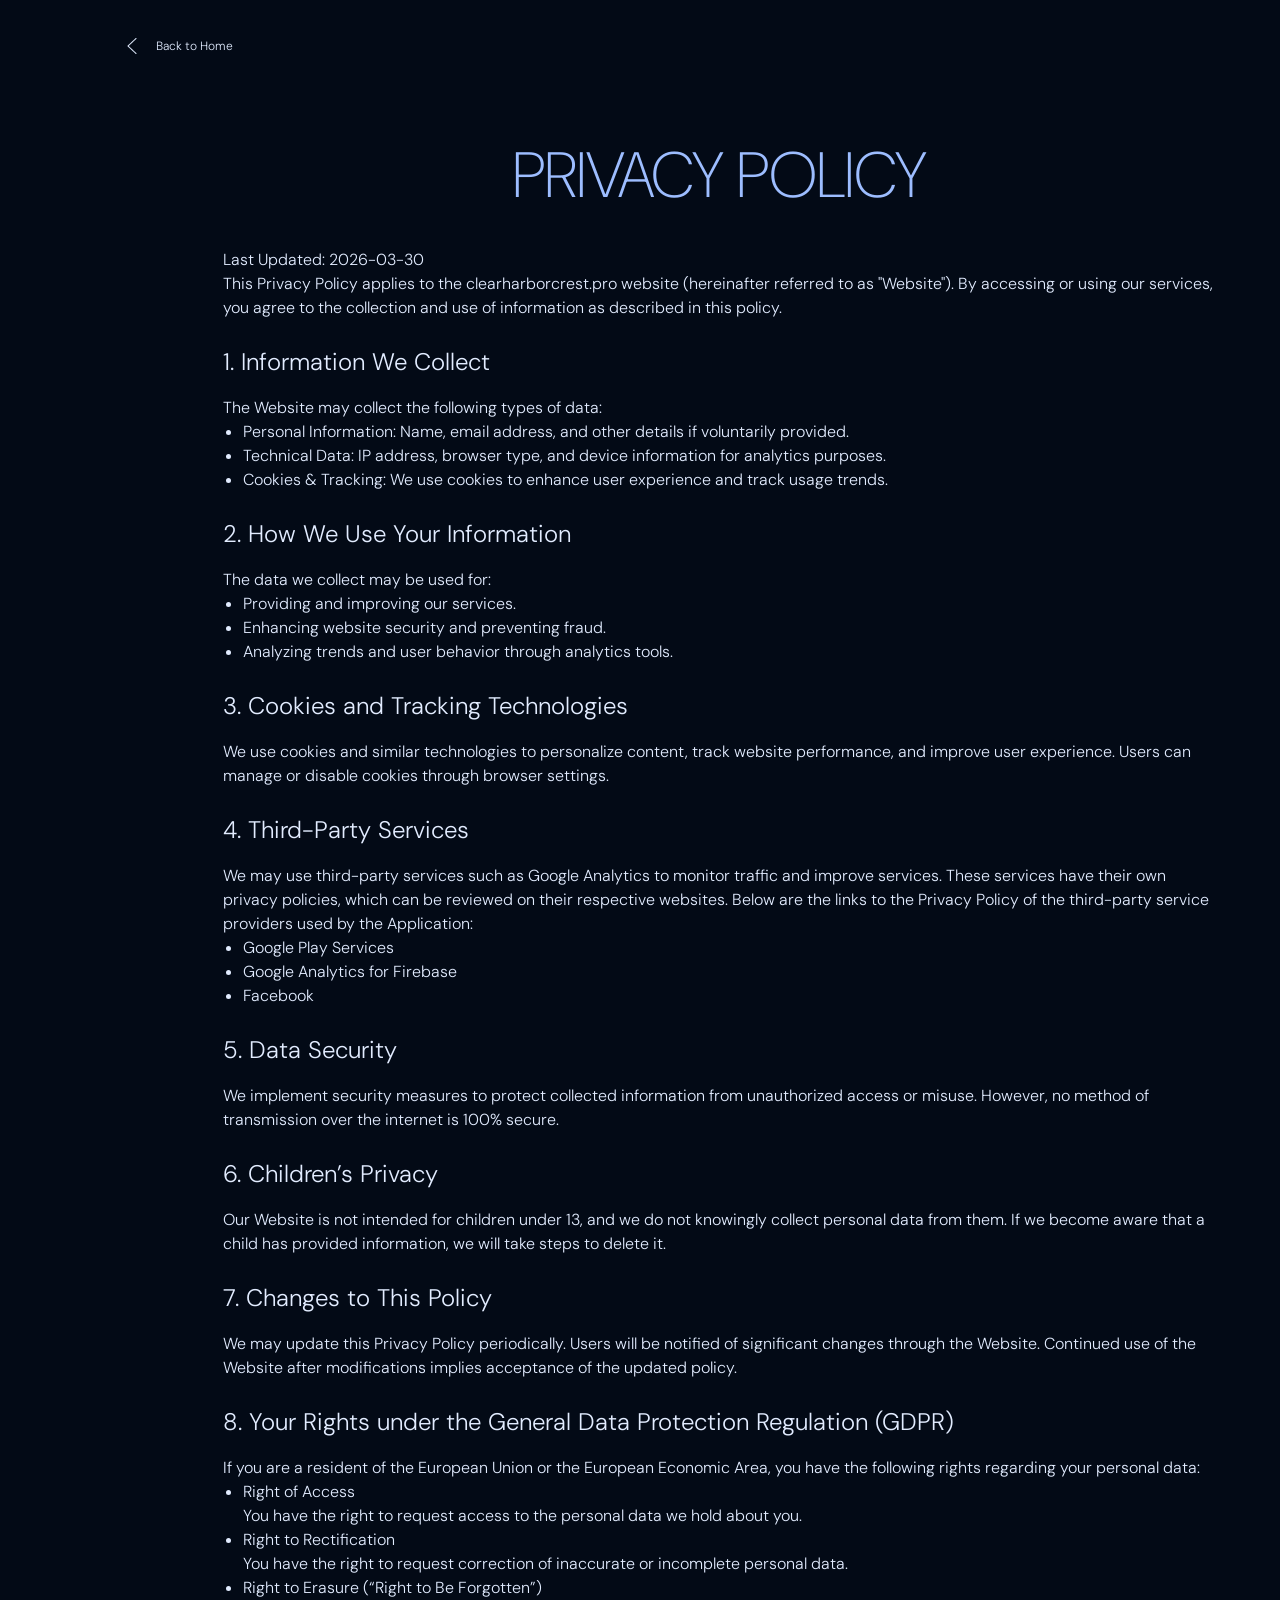
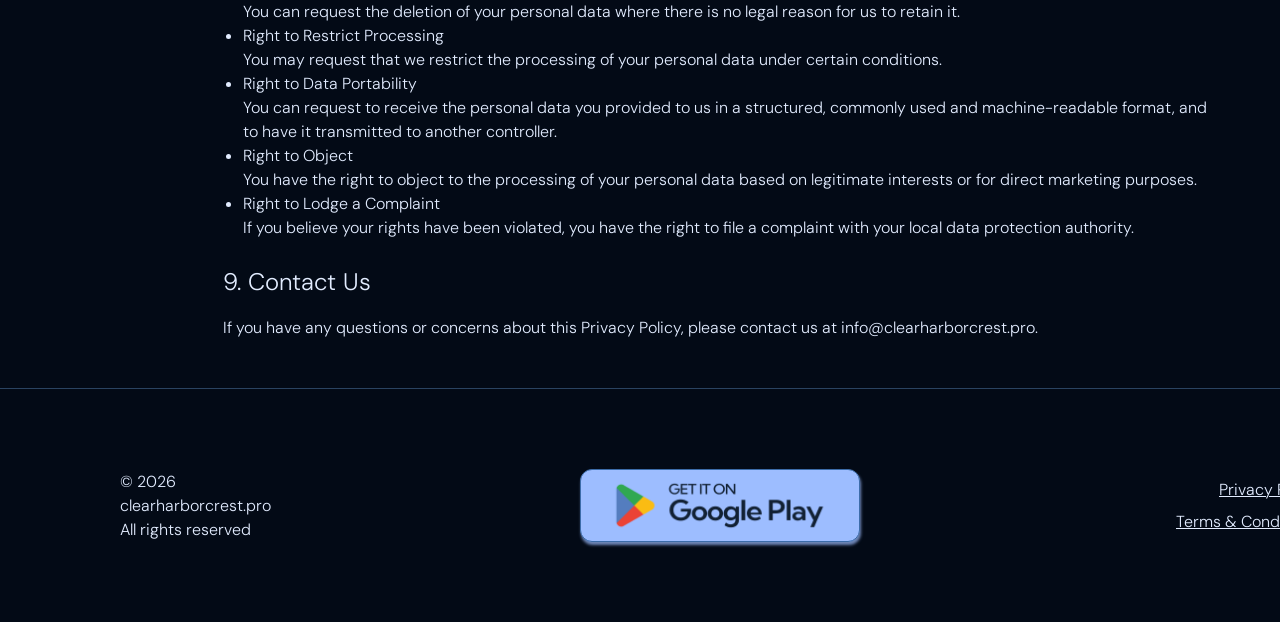
==== commit 23267ee5: "2" ====
--- a/policy.html
+++ b/policy.html
@@ -12,12 +12,12 @@
   </head>
 
   <body>
-    <header class="o-i-header o-i-header-terms">
-      <div class="o-i-header-background"></div>
-      <nav class="o-i-navigation">
-        <ul class="o-i-navigation-list-terms">
-          <li class="o-i-navigation-item-terms">
-            <a href="/" class="o-i-header-terms-img">
+    <header class="o-o-header o-o-header-terms">
+      <div class="o-o-header-background"></div>
+      <nav class="o-o-navigation">
+        <ul class="o-o-navigation-list-terms">
+          <li class="o-o-navigation-item-terms">
+            <a href="/" class="o-o-header-terms-img">
               <img
                 class=" "
                 alt="logo"
@@ -32,12 +32,12 @@
 
     <main>
       <section>
-        <div class="o-i-policy-terms-container">
+        <div class="o-o-policy-terms-container">
           <h1>Privacy Policy</h1>
 
           <p>Last Updated: 2026-03-30</p>
           <p>
-            This Privacy Policy applies to the goldenfieldridge.space website
+            This Privacy Policy applies to the clearharborcrest.pro website
             (hereinafter referred to as "Website"). By accessing or using our
             services, you agree to the collection and use of information as
             described in this policy.
@@ -83,7 +83,7 @@
           <ul>
             <li>
               <a
-                class="o-i-email-link"
+                class="o-o-email-link"
                 href="https://policies.google.com/privacy"
                 target="_blank"
                 rel=""
@@ -92,7 +92,7 @@
             </li>
             <li>
               <a
-                class="o-i-email-link"
+                class="o-o-email-link"
                 href="https://firebase.google.com/support/privacy"
                 target="_blank"
                 rel=""
@@ -101,7 +101,7 @@
             </li>
             <li>
               <a
-                class="o-i-email-link"
+                class="o-o-email-link"
                 href="https://www.facebook.com/about/privacy/update/printable"
                 target="_blank"
                 rel=""
@@ -183,30 +183,38 @@
           <p>
             If you have any questions or concerns about this Privacy Policy,
             please contact us at
-            <a class="o-i-email-link" href="mailto:info@goldenfieldridge.space"
-              >info@goldenfieldridge.space</a
+            <a class="o-o-email-link" href="mailto:info@clearharborcrest.pro"
+              >info@clearharborcrest.pro</a
             >.
           </p>
         </div>
       </section>
     </main>
 
-    <footer class="o-i-footer" style="margin: auto">
-      <div class="o-i-footer-container">
+    <footer
+      class="o-o-footer"
+      style="margin: auto; border-top: 1px solid #2a4361"
+    >
+      <div class="o-o-footer-container">
+        <p class="o-o-footer-copyright o-o-footer-copyright-two">
+          © 2026 clearharborcrest.pro <br />
+          All rights reserved
+        </p>
         <a
           target="_blank"
-          href="https://play.google.com/store/apps/details?id=com.relaxingfireplace.v1.vod.ss.android&hl=en&gl=us"
+          href="https://play.google.com/store/apps/details?id=com.aquarium.v1.vod.ss.android&hl=en&gl=us"
         >
-          <img class="o-i-footer-img" src="/img/1.png" alt="button" />
+          <img class="o-o-footer-img" src="/img/1.png" alt="button" />
         </a>
 
-        <div class="o-i-footer-wrapper">
-          <a class="o-i-footer-text" href="/policy.html">Privacy Policy</a>
-          <a class="o-i-footer-text" href="/terms.html">Terms & Conditions </a>
+        <div class="o-o-footer-wrapper">
+          <a class="o-o-footer-text" href="/policy.html">Privacy Policy</a>
+          <a class="o-o-footer-text" href="/terms.html">Terms & Conditions </a>
         </div>
 
-        <p class="o-i-footer-copyright">
-          © 2026 goldenfieldridge.space — All rights reserved
+        <p class="o-o-footer-copyright o-o-footer-copyright-one">
+          © 2026 clearharborcrest.pro <br />
+          All rights reserved
         </p>
       </div>
     </footer>
--- a/css/main.css
+++ b/css/main.css
@@ -1,4 +1,4 @@
-@import url("https://fonts.googleapis.com/css2?family=Manrope:wght@200..800&family=Playfair+Display:ital,wght@0,400..900;1,400..900&family=Rajdhani:wght@300;400;500;600;700&display=swap");
+@import url("https://fonts.googleapis.com/css2?family=DM+Sans:ital,opsz,wght@0,9..40,100..1000;1,9..40,100..1000&display=swap");
 
 *,
 *::before,
@@ -11,9 +11,9 @@
 
 body {
   margin: 0;
-  background: #0c0a08;
-
-  color: #bfae9c;
+  background: #030a16;
+
+  color: #e2ecff;
 }
 
 h1,
@@ -60,17 +60,17 @@
   scale: 120%;
 }
 
-.o-i-header.is-open .o-i-header-background {
+.o-o-header.is-open .o-o-header-background {
   left: 0;
 }
-.o-i-header-button-wrapper {
+.o-o-header-button-wrapper {
   margin-left: auto;
 }
-.o-i-header-icon {
+.o-o-header-icon {
   display: none;
 }
 
-.o-i-header-icon-button {
+.o-o-header-icon-button {
   display: -webkit-box;
   display: -ms-flexbox;
   display: flex;
@@ -78,22 +78,22 @@
   border: none;
   border-radius: 50%;
 }
-.o-i-navigation-list.is-open {
+.o-o-navigation-list.is-open {
   right: 0;
 }
-.o-i-header-icon-menu {
+.o-o-header-icon-menu {
   display: block;
 }
 
-.o-i-header-icon-button.is-open .o-i-header-icon-menu {
+.o-o-header-icon-button.is-open .o-o-header-icon-menu {
   display: none;
 }
 
-.o-i-header-icon-button.is-open .o-i-header-icon-close {
+.o-o-header-icon-button.is-open .o-o-header-icon-close {
   display: block;
 }
 
-.o-i-header {
+.o-o-header {
   position: fixed;
   width: 100%;
   z-index: 5;
@@ -101,10 +101,10 @@
   background: transparent;
   display: flex;
   height: 48px;
-  background: #0c0a08;
-}
-
-.o-i-header-background {
+  background: #030a16;
+}
+
+.o-o-header-background {
   position: absolute;
   top: 0;
   right: 0;
@@ -112,31 +112,31 @@
   left: 100%;
   z-index: -1;
   transition: left 0.3s ease;
-  background: #0c0a08;
-}
-.o-i-header.is-open .o-i-header-background {
+  background: #030a16;
+}
+.o-o-header.is-open .o-o-header-background {
   left: 0;
 }
-.o-i-header-button-wrapper {
+.o-o-header-button-wrapper {
   margin-right: auto;
   display: flex;
   align-items: center;
   justify-content: space-between;
 }
 
-.o-i-header-icon-menu {
+.o-o-header-icon-menu {
   display: block;
 }
 
-.o-i-header-icon-button.is-open .o-i-header-icon-menu {
+.o-o-header-icon-button.is-open .o-o-header-icon-menu {
   display: none;
 }
 
-.o-i-header-icon-button.is-open .o-i-header-icon-close {
+.o-o-header-icon-button.is-open .o-o-header-icon-close {
   display: block;
 }
 
-.o-i-navigation {
+.o-o-navigation {
   display: -ms-flexbox;
   -webkit-box-orient: vertical;
   -webkit-box-direction: normal;
@@ -152,7 +152,7 @@
   position: relative;
 }
 
-.o-i-navigation-list {
+.o-o-navigation-list {
   display: flex;
   flex-direction: column;
   align-items: center;
@@ -165,24 +165,26 @@
   z-index: 999;
   padding: 32px 0px;
 
+  border-bottom-right-radius: 16px;
+  border-bottom-left-radius: 16px;
+
   gap: 16px;
-  background: #0c0a08;
-  border-bottom: 1px solid #1c1713;
-  box-shadow: 0px 8px 8px -4px #ffb46a80;
-}
-
-.o-i-navigation-list.is-open {
+  background: #030a16;
+  border-bottom: 1px solid #2a4361;
+}
+
+.o-o-navigation-list.is-open {
   right: 0;
 }
 
-.o-i-navigation-link {
+.o-o-navigation-link {
   transition: all 0.3s ease-in-out;
   text-decoration: none;
-  color: #ffffff;
-  font-family: Manrope;
-  font-weight: 400;
-  font-style: Regular;
-  font-size: 14px;
+  color: #e2ecff;
+  font-family: DM Sans;
+  font-weight: 300;
+  font-style: Light;
+  font-size: 16px;
   leading-trim: NONE;
   line-height: 100%;
   letter-spacing: 0%;
@@ -194,23 +196,23 @@
   text-align: center;
 }
 
-.o-i-navigation-link:hover,
-.o-i-navigatioт-link:focus {
-  color: #f5ede6;
-  border-bottom: 1px solid #ffb46a;
-}
-.o-i-navigation-item-two {
-  display: flex;
-
-  gap: 100px;
-  padding-top: 27px;
-}
-.o-i-navigation-item-desk {
+.o-o-navigation-link:hover,
+.o-o-navigatioт-link:focus {
+  color: #e2ecff;
+  border-bottom: 2px solid #3c6ca9;
+}
+.o-o-navigation-item-two {
+  display: flex;
+
+  gap: 81px;
+  padding-top: 95px;
+}
+.o-o-navigation-item-desk {
   width: fit-content;
-  font-family: Manrope;
-  font-weight: 400;
-  font-style: Regular;
-  font-size: 14px;
+  font-family: DM Sans;
+  font-weight: 300;
+  font-style: Light;
+  font-size: 16px;
   leading-trim: NONE;
   line-height: 100%;
   letter-spacing: 0%;
@@ -221,62 +223,63 @@
   text-decoration-thickness: 0%;
   text-decoration-skip-ink: auto;
 }
-.o-i-header.is-open {
+.o-o-header.is-open {
   background-color: transparent;
 }
 
-.o-i-navigation-img {
+.o-o-navigation-img {
   display: none;
 }
-.o-i-header-terms {
+.o-o-header-terms {
   background-color: transparent;
 }
-.o-i-header-terms-img {
+.o-o-header-terms-img {
   display: flex;
   align-items: center;
   gap: 12px;
   margin-top: 30px;
-  font-family: Rajdhani;
-  font-weight: 400;
-  font-style: Regular;
-  font-size: 10px;
-  leading-trim: NONE;
-  line-height: 150%;
-  letter-spacing: 0%;
-  text-align: center;
-
-  color: #f5ede6;
+  margin-left: -10px;
+  font-family: DM Sans;
+  font-weight: 300;
+  font-style: Light;
+  font-size: 12px;
+  leading-trim: NONE;
+  line-height: 150%;
+  letter-spacing: 0%;
+  text-align: center;
+
+  color: #e2ecff;
   text-decoration: none;
   text-align: center;
 }
-@media screen and (min-width: 1199px) {
-  .o-i-navigation-img {
+@media screen and (min-width: 1198px) {
+  .o-o-navigation-img {
     display: block;
-    margin-right: 80px;
-  }
-  .o-i-header-terms {
+    margin-right: 300px;
+  }
+  .o-o-header-terms {
     background-color: transparent;
   }
-  .o-i-header-terms-img {
+  .o-o-header-terms-img {
     display: flex;
     align-items: center;
     gap: 12px;
     margin-top: 26px;
-    margin-left: 60px;
+    margin-left: 0px;
 
     text-decoration: none;
     text-align: center;
   }
-  .o-i-policy-terms-header-icon-menu {
+  .o-o-policy-terms-header-icon-menu {
     display: none;
   }
-  .o-i-navigation-item-two {
+  .o-o-navigation-item-two {
     display: none;
   }
-  .o-i-header-button-wrapper {
+  .o-o-header-button-wrapper {
     display: none;
   }
-  .o-i-header {
+  .o-o-header {
     width: 100%;
     height: 64px;
     padding: 0;
@@ -287,21 +290,21 @@
     border-bottom: 1px solid none;
   }
 
-  .o-i-header-icon-button {
+  .o-o-header-icon-button {
     display: none;
   }
-  .o-i-navigation {
+  .o-o-navigation {
     display: flex;
     flex-direction: row;
     flex: 1;
     padding: 0;
     width: 1440px;
-    padding: 16px 120px;
+    padding: 8px 120px;
     margin: auto;
     border-bottom: 1px solid none;
   }
 
-  .o-i-navigation-list {
+  .o-o-navigation-list {
     background-color: transparent;
     flex-direction: row;
     display: flex;
@@ -310,7 +313,7 @@
     margin: auto;
     padding-block: 0;
     flex: 1;
-    gap: 0px;
+    gap: 16px;
     height: 0px;
     display: flex;
     justify-content: center;
@@ -322,206 +325,179 @@
     border: none;
   }
 
-  .o-i-navigation-link {
+  .o-o-navigation-link {
     width: fit-content;
-    font-family: Manrope;
-    font-weight: 400;
-    font-style: Regular;
+    font-family: DM Sans;
+    font-weight: 300;
+    font-style: Light;
     font-size: 12px;
     leading-trim: NONE;
-    line-height: 100%;
-    letter-spacing: 0%;
-    padding: 8px 24px;
-  }
-
-  .o-i-navigation-link:hover,
-  .o-i-navigation-link:focus {
-  }
-
-  .o-i-navigation-item-desk {
+    line-height: 140%;
+    letter-spacing: 0%;
+
+    padding: 8px 16px;
+  }
+
+  .o-o-navigation-item-desk {
     display: none;
   }
 }
 
-.o-i-home-container {
+.o-o-home-container {
   width: 375px;
-  height: 791px;
+  height: 812px;
   background-repeat: no-repeat;
   background-size: cover;
   background-position: center;
   background-image: url("/img/1.\ Home\ mob.png");
   margin: auto;
-  padding: 80px 16px 0px;
+  padding: 112px 16px 0px;
   margin: auto;
 }
 
-.o-i-home-title {
-  font-family: Playfair Display;
-  font-weight: 400;
-  font-style: Regular;
-  font-size: 48px;
-  leading-trim: NONE;
-  line-height: 120%;
-  letter-spacing: 0%;
-  text-align: center;
-
-  color: #f5ede6;
-}
-
-.o-i-home-text {
-  font-family: Playfair Display;
-  font-weight: 400;
-  font-style: Regular;
-  font-size: 24px;
-  leading-trim: NONE;
-  line-height: 120%;
-  letter-spacing: 0%;
-  text-align: center;
-
-  padding: 32px 30px 369px;
-}
-.o-i-home-link {
+.o-o-home-title {
+  font-family: DM Sans;
+  font-weight: 200;
+  font-style: ExtraLight;
+  font-size: 54px;
+  leading-trim: NONE;
+  line-height: 130%;
+  letter-spacing: 4%;
+  text-align: center;
+  text-transform: uppercase;
+  text-shadow: 0px 0px 8px #9dbdffcc;
+}
+
+.o-o-home-text {
+  font-family: DM Sans;
+  font-weight: 200;
+  font-style: ExtraLight;
+  font-size: 32px;
+  leading-trim: NONE;
+  line-height: 150%;
+  letter-spacing: 0%;
+  text-align: center;
+
+  padding: 248px 0px 32px;
+}
+.o-o-home-link {
   transition: all 0.3s ease-in-out;
-  background: #ffd9a3;
-  border: 1px solid #ffb46a;
-  box-shadow: 2px 3px 6px 0px #ff8a3d80;
+  background: #9dbdff;
+  border: 1px solid #3c6ca9;
+  box-shadow: 1px 3px 3px 0px #9dbdffb2;
 
   width: 280px;
   margin: auto;
   border-radius: 12px;
 }
 
-.o-i-home-link:hover {
+.o-o-home-link:hover {
   transform: scale(1.1);
-  box-shadow: 2px 3px 6px 0px #ff8a3d80;
-  border: 1px solid #ffb46a;
-  background: linear-gradient(180deg, #ffd9a3 0%, #ffb46a 100%);
-}
-
-@media screen and (min-width: 1199px) {
-  .o-i-home-container {
+  background: linear-gradient(180deg, #9dbdff 0%, #6c9fe8 100%);
+}
+
+@media screen and (min-width: 1198px) {
+  .o-o-home-container {
     width: auto;
-    height: 879px;
+    width: 1440px;
+    height: 800px;
     background-image: url("/img/1.\ HOME.png");
     margin: auto;
-    padding: 112px;
+    padding: 129px 0 0;
     margin: auto;
   }
 
-  .o-i-home-title {
-    font-family: Playfair Display;
-    font-weight: 400;
-    font-style: Regular;
-    font-size: 64px;
-    leading-trim: NONE;
-    line-height: 120%;
-    letter-spacing: 0%;
-  }
-
-  .o-i-home-text {
-    font-family: Playfair Display;
-    font-weight: 400;
-    font-style: Regular;
+  .o-o-home-title {
+    font-family: DM Sans;
+    font-weight: 200;
+    font-style: ExtraLight;
+    font-size: 120px;
+    leading-trim: NONE;
+    line-height: 150%;
+    letter-spacing: 8%;
+    text-transform: uppercase;
+    text-shadow: 0px 0px 8px #9dbdffcc;
+  }
+
+  .o-o-home-text {
+    font-family: DM Sans;
+    font-weight: 200;
+    font-style: ExtraLight;
     font-size: 32px;
     leading-trim: NONE;
-    line-height: 120%;
-    letter-spacing: 0%;
-    text-align: center;
-    padding: 32px 0 80px;
-  }
-}
-
-.o-i-about-container {
+    line-height: 150%;
+    letter-spacing: 0%;
+    width: 454px;
+    padding: 0px;
+    text-align: left;
+    margin: 32px 0 64px 866px;
+  }
+  .o-o-home-link {
+    margin: 0 0 0 866px;
+  }
+}
+
+.o-o-about-container {
   padding: 64px 0px;
   width: 375px;
   margin: auto;
 }
-.o-i-about-title-div {
-  display: flex;
-  align-items: center;
-  gap: 16px;
-}
-.o-i-about-title-divs {
-  border: 1px solid;
-  border-image-slice: 1;
-  border-image-source: linear-gradient(
-    90deg,
-    rgba(255, 138, 61, 0) 0%,
-    #ff8a3d 100%
-  );
-  width: 100%;
-}
-.o-i-about-title-divss {
-  border: 1px solid;
-
-  width: 100%;
-  border: 1px solid;
-
-  border-image-source: linear-gradient(
-    90deg,
-    #ff8a3d 0%,
-    rgba(255, 138, 61, 0) 100%
-  );
-  border-image-slice: 1;
-}
-.o-i-about-title {
-  font-family: Playfair Display;
-  font-weight: 400;
-  font-style: Regular;
-  font-size: 24px;
-  leading-trim: NONE;
-  line-height: 120%;
-  letter-spacing: 0%;
-  text-align: center;
-  text-wrap: nowrap;
-}
-.o-i-about-text-bold {
-  font-family: Manrope;
-  font-weight: 300;
-  font-style: Light;
-  font-size: 14px;
-  leading-trim: NONE;
-  line-height: 160%;
-  letter-spacing: 0%;
-  text-align: center;
-  color: #f5ede6;
-  padding: 62px 21px 0px;
-}
-
-@media screen and (min-width: 1199px) {
-  .o-i-about-container {
+
+.o-o-about-title {
+  font-family: DM Sans;
+  font-weight: 200;
+  font-style: ExtraLight;
+  font-size: 12px;
+  leading-trim: NONE;
+  line-height: 150%;
+  letter-spacing: 0%;
+  text-transform: uppercase;
+  color: #9dbdff;
+  text-align: center;
+}
+.o-o-about-text-bold {
+  font-family: DM Sans;
+  font-weight: 300;
+  font-style: Light;
+  font-size: 16px;
+  leading-trim: NONE;
+  line-height: 150%;
+  letter-spacing: 0%;
+  text-align: center;
+
+  padding: 48px 31px 0px;
+}
+
+@media screen and (min-width: 1198px) {
+  .o-o-about-container {
     padding: 80px 120px;
     width: 1440px;
   }
 
-  .o-i-about-title-div {
-    gap: 32px;
-  }
-
-  .o-i-about-title {
-    font-family: Playfair Display;
-    font-weight: 400;
-    font-style: Regular;
-    font-size: 32px;
-    leading-trim: NONE;
-    line-height: 120%;
-    letter-spacing: 0%;
-    text-align: center;
-  }
-  .o-i-about-text-bold {
-    font-family: Manrope;
+  .o-o-about-title {
+    font-family: DM Sans;
+    font-weight: 200;
+    font-style: ExtraLight;
+    font-size: 12px;
+    leading-trim: NONE;
+    line-height: 150%;
+    letter-spacing: 0%;
+    text-transform: uppercase;
+  }
+  .o-o-about-text-bold {
+    font-family: DM Sans;
     font-weight: 300;
     font-style: Light;
-    font-size: 14px;
-    leading-trim: NONE;
-    line-height: 160%;
+    font-size: 16px;
+    leading-trim: NONE;
+    line-height: 150%;
     letter-spacing: 0%;
     text-align: center;
 
-    padding: 64px 344px 0px;
-  }
-
-  .o-i-about-text {
+    padding: 64px 0px 0px;
+  }
+
+  .o-o-about-text {
     font-family: Tomorrow;
     font-weight: 400;
     font-style: Regular;
@@ -539,309 +515,325 @@
     margin: auto;
   }
 }
-
-.o-i-why-container {
+.o-o-why {
+  background: linear-gradient(180deg, #030a16 0%, #122134 50%, #030a16 100%);
+}
+.o-o-why-container {
   margin: auto;
-  padding: 64px 0;
+  padding: 64px 16px;
   width: 375px;
 }
-.o-i-why-list {
+.o-o-why-list {
   display: flex;
   flex-direction: column;
   gap: 32px;
-  padding: 64px 16px 0;
-}
-.o-i-why-item {
-  display: flex;
-  flex-direction: column;
+  padding: 48px 1px 0;
+}
+.o-o-why-item {
+  display: flex;
+  flex-direction: row;
+  border-bottom: 1px solid #2a4361;
+  width: 340px;
+  height: 112px;
+
+  padding-top: 32px;
+  padding-right: 48px;
+  padding-bottom: 32px;
+  padding-left: 48px;
   gap: 32px;
-  align-items: center;
-  border: 1px solid #261e18;
-  background: linear-gradient(360deg, #0c0a08 0%, #18120e 100%);
-  width: 343px;
-  height: 496px;
-  border-radius: 12px;
-  padding: 32px;
-}
-.o-i-why-img {
-  width: 270px;
-  height: 270px;
-  border-radius: 8px;
-}
-.o-i-why-text-bold {
-  font-family: Manrope;
-  font-weight: 200;
-  font-style: ExtraLight;
-  font-size: 20px;
-  leading-trim: NONE;
-  line-height: 160%;
-  letter-spacing: 0%;
-  text-align: center;
-  color: #f5ede6;
-}
-.o-i-why-text {
-  font-family: Manrope;
-  font-weight: 300;
-  font-style: Light;
-  font-size: 14px;
-  leading-trim: NONE;
-  line-height: 160%;
-  letter-spacing: 0%;
-  text-align: center;
-  padding-top: 32px;
-}
-
-@media screen and (min-width: 1199px) {
-  .o-i-why-container {
+  border-radius: 999px;
+  border-bottom-width: 1px;
+  font-family: DM Sans;
+  font-weight: 300;
+  font-style: Light;
+  font-size: 16px;
+  leading-trim: NONE;
+  line-height: 150%;
+  letter-spacing: 0%;
+  text-align: center;
+}
+.o-o-why-img {
+  width: 32px;
+}
+
+@media screen and (min-width: 1198px) {
+  .o-o-why-container {
     margin: auto;
-    padding: 80px 120px;
+    padding: 80px 92px;
     width: 1440px;
   }
-
-  .o-i-why-list {
+  .o-o-why {
+    background: linear-gradient(180deg, #030a16 0%, #122134 50%, #030a16 100%);
+  }
+
+  .o-o-why-list {
     display: flex;
     flex-direction: row;
     gap: 32px;
-    padding: 64px 24px 0;
-  }
-  .o-i-why-item {
-    display: flex;
-    flex-direction: row;
-    align-items: center;
-    width: 560px;
-    height: 264px;
-    border-radius: 12px;
-    padding: 32px;
-    gap: 32px;
-  }
-  .o-i-why-text {
-    width: 264px;
-  }
-  .o-i-why-img {
+    padding: 64px 0px 0;
+    gap: 64px;
+  }
+  .o-o-why-item {
+    display: flex;
+    flex-direction: column;
     width: 200px;
     height: 200px;
-  }
-  .o-i-why-item-two {
-    flex-direction: row-reverse;
-  }
-}
-
-.o-i-uniqueness-container {
+    gap: 10px;
+    border-radius: 999px;
+    border-bottom-width: 1px;
+    padding: 32px;
+    font-family: DM Sans;
+    font-weight: 300;
+    font-style: Light;
+    font-size: 16px;
+    leading-trim: NONE;
+    line-height: 150%;
+    letter-spacing: 0%;
+    text-align: center;
+    align-items: center;
+    justify-content: center;
+  }
+  .o-o-why-img {
+    width: 32px;
+  }
+}
+
+.o-o-uniqueness-container {
   margin: auto;
   width: 375px;
-  height: 1076px;
+  height: 1249px;
   background-repeat: no-repeat;
   background-size: cover;
   background-position: center;
-  background-image: url("/img/uniqueness/4\ Features\ mob.png");
-  padding: 64px 0px;
-}
-.o-i-uniqueness-list {
-  padding: 64px 16px 0;
+  background-image: url("/img/3\ How\ to\ Use\ mob.png");
+  padding: 64px 16px;
+}
+.o-o-uniquenesstitle-text {
+  font-family: DM Sans;
+  font-weight: 200;
+  font-style: ExtraLight;
+  font-size: 32px;
+  leading-trim: NONE;
+  line-height: 150%;
+  letter-spacing: 0%;
+  text-align: center;
+  padding: 48px 0 32px;
+}
+.o-o-uniquenesstitle-text-two {
+  font-family: DM Sans;
+  font-weight: 300;
+  font-style: Light;
+  font-size: 16px;
+  leading-trim: NONE;
+  line-height: 150%;
+  letter-spacing: 0%;
+  text-align: center;
+}
+.o-o-uniqueness-list {
+  padding: 48px 26px 0;
   display: flex;
   flex-direction: column;
-  gap: 32px;
-}
-.o-i-uniqueness-item {
-  display: flex;
-  align-items: center;
-  border-radius: 12px;
-  gap: 16px;
-  padding-top: 16px;
-  padding-right: 16px;
-  padding-bottom: 16px;
-  padding-left: 32px;
-
-  background: linear-gradient(180deg, rgba(38, 30, 24, 0) 0%, #261e18 100%);
-}
-.o-i-uniqueness-img {
-  width: 32px;
-}
-
-.o-i-uniqueness-text {
-  font-family: Manrope;
-  font-weight: 300;
-  font-style: Light;
-  font-size: 14px;
-  leading-trim: NONE;
-  line-height: 160%;
-  letter-spacing: 0%;
-}
-.o-i-about-text-bold-two {
-  padding: 64px 31px 0;
-}
-.o-i-about-text-bold-two-three {
-  display: none;
-}
-@media screen and (min-width: 1199px) {
-  .o-i-uniqueness-container {
+}
+.o-o-uniqueness-item {
+  border-bottom: 1px solid #2a4361;
+  width: 290px;
+  height: 140px;
+  border-radius: 999px;
+  padding: 46px 32px;
+  font-family: DM Sans;
+  font-weight: 300;
+  font-style: Light;
+  font-size: 16px;
+  leading-trim: NONE;
+  line-height: 150%;
+  letter-spacing: 0%;
+  text-align: center;
+
+  background: linear-gradient(180deg, #030a16 0%, #122134 100%);
+}
+
+@media screen and (min-width: 1198px) {
+  .o-o-uniqueness-container {
     margin: auto;
     width: 1440px;
-    height: 1017px;
-
-    background-image: url("/img/uniqueness/4\ Features.png");
-    padding: 80px 120px 0;
-  }
-  .o-i-about-text-bold-two {
-    display: none;
-  }
-  .o-i-about-text-bold-two-three {
-    display: block;
-
-    padding: 64px 100px 0 !important;
-  }
-  .o-i-uniqueness-list {
-    padding: 64px 36px;
-    display: flex;
-    flex-direction: row;
-    gap: 32px;
-  }
-  .o-i-uniqueness-item {
-    width: 200px;
-    height: 180px;
-    flex-direction: column;
-    align-items: center;
-    justify-content: center;
-
-    gap: 32px;
-    border-radius: 12px;
-    padding: 32px;
-  }
-  .o-i-uniqueness-img {
-    width: 48px;
-  }
-
-  .o-i-uniqueness-text {
-    font-family: Manrope;
+    height: 1195px;
+
+    background-image: url("/img/3\ How\ to\ Use.png");
+    padding: 80px 224px 0;
+  }
+  .o-o-uniquenesstitle-text {
+    font-family: DM Sans;
+    font-weight: 200;
+    font-style: ExtraLight;
+    font-size: 32px;
+    leading-trim: NONE;
+    line-height: 150%;
+    letter-spacing: 0%;
+    text-align: center;
+
+    padding: 64px 0 32px;
+  }
+  .o-o-uniquenesstitle-text-two {
+    font-family: DM Sans;
     font-weight: 300;
     font-style: Light;
-    font-size: 14px;
-    leading-trim: NONE;
-    line-height: 160%;
+    font-size: 16px;
+    leading-trim: NONE;
+    line-height: 150%;
     letter-spacing: 0%;
     text-align: center;
   }
-}
-
-.o-i-how-container {
+  .o-o-uniqueness-list {
+    padding: 64px 0px 0;
+    display: flex;
+    flex-direction: row;
+    gap: 64px;
+  }
+  .o-o-uniqueness-item {
+    width: 200px;
+    height: 200px;
+
+    border-radius: 999px;
+    padding: 64px 32px;
+  }
+}
+
+.o-o-how-container {
   margin: auto;
-  background-image: url("/img/9\ contact\ mob.png");
-  height: 521px;
+  background-image: url("/img/8\ contact\ mob.png");
+  height: 585px;
   width: 375px;
-  padding: 64px 0;
-}
-.o-i-how-div {
+  padding: 64px 41px;
+}
+.o-o-how-div {
   display: flex;
   align-items: center;
   gap: 16px;
   flex-direction: column;
-  padding-top: 64px;
-}
-.o-i-how-text {
+  padding-top: 48px;
+}
+.o-o-how-text {
   display: flex;
   align-items: center;
   gap: 16px;
 }
-.o-i-how-text-bold {
+.o-o-how-text-bold {
   text-decoration: none;
-  color: #f5ede6;
-  font-family: Manrope;
-  font-weight: 300;
-  font-style: Light;
-  font-size: 14px;
-  leading-trim: NONE;
-  line-height: 160%;
-  letter-spacing: 0%;
-  text-align: center;
-}
-.o-i-how-text-img {
+  color: #e2ecff;
+  font-family: DM Sans;
+  font-weight: 300;
+  font-style: Light;
+  font-size: 16px;
+  leading-trim: NONE;
+  line-height: 150%;
+  letter-spacing: 0%;
+}
+.o-o-how-text-img {
   width: 24px;
 }
-@media screen and (min-width: 1199px) {
-  .o-i-how-container {
+.o-o-how-text-bold-two {
+  font-family: DM Sans;
+  font-weight: 200;
+  font-style: ExtraLight;
+  font-size: 32px;
+  leading-trim: NONE;
+  line-height: 150%;
+  letter-spacing: 0%;
+  text-align: center;
+}
+@media screen and (min-width: 1198px) {
+  .o-o-how-container {
     margin: auto;
-    background-image: url("/img/9\ Contact.png");
-    height: 898px;
+    background-image: url("/img/8\ Contact.png");
+    height: 904px;
     width: 1440px;
     padding: 80px 120px;
   }
-  .o-i-how-div {
+  .o-o-how-div {
     display: flex;
     align-items: center;
     gap: 16px;
-    flex-direction: row;
+
     justify-content: center;
     padding-top: 65px;
   }
-  .o-i-how-text {
+  .o-o-how-text {
     display: flex;
     align-items: center;
     gap: 16px;
   }
-  .o-i-how-text-bold {
-    font-family: Manrope;
+  .o-o-how-text-bold-two {
+    font-family: DM Sans;
+    font-weight: 200;
+    font-style: ExtraLight;
+    font-size: 32px;
+    leading-trim: NONE;
+    line-height: 150%;
+    letter-spacing: 0%;
+    text-align: center;
+  }
+  .o-o-how-text-bold {
+    font-family: DM Sans;
     font-weight: 300;
     font-style: Light;
-    font-size: 14px;
-    leading-trim: NONE;
-    line-height: 160%;
-    letter-spacing: 0%;
-  }
-}
-
-.o-i-faq-container {
-  padding: 64px 0px;
+    font-size: 16px;
+    leading-trim: NONE;
+    line-height: 150%;
+    letter-spacing: 0%;
+  }
+}
+
+.o-o-faq-container {
+  padding: 64px 16pxpx;
   width: 375px;
   margin: auto;
 }
-.o-i-faq-list {
-  padding: 64px 16px 0;
+.o-o-faq-list {
+  padding: 48px 0px 0;
   display: flex;
   flex-direction: column;
   gap: 16px;
 }
 
-.o-i-faq-item {
-  padding: 8px 0;
-}
-
-.o-i-faq-question {
+.o-o-faq-item {
+  padding: 8px 32px;
+}
+
+.o-o-faq-question {
   display: flex;
   justify-content: space-between;
   align-items: center;
-  font-family: Manrope;
+  font-family: DM Sans;
   font-weight: 200;
   font-style: ExtraLight;
-  font-size: 20px;
-  leading-trim: NONE;
-  line-height: 160%;
-  letter-spacing: 0%;
-  border-bottom: 2px solid #1c1713;
-  padding-bottom: 8px;
-  gap: 24px;
-  color: #f5ede6;
-}
-
-.o-i-faq-answer {
-  font-family: Manrope;
-  font-weight: 300;
-  font-style: Light;
-  font-size: 14px;
-  leading-trim: NONE;
-  line-height: 160%;
-  letter-spacing: 0%;
-}
-.o-i-toggle-button {
+  font-size: 24px;
+  leading-trim: NONE;
+  line-height: 150%;
+  padding-bottom: 6px;
+  padding-top: 8px;
+  border-bottom: 2px solid #122134;
+}
+
+.o-o-faq-answer {
+  font-family: DM Sans;
+  font-weight: 300;
+  font-style: Light;
+  font-size: 16px;
+  leading-trim: NONE;
+  line-height: 150%;
+  letter-spacing: 0%;
+}
+.o-o-toggle-button {
   background: none;
   border: none;
   cursor: pointer;
 }
 
-.o-i-toggle-button img {
+.o-o-toggle-button img {
   width: 24px;
   transition: transform 0.3s ease;
 }
-.o-i-faq-answer {
+.o-o-faq-answer {
   max-height: 0;
   overflow: hidden;
   transition:
@@ -850,269 +842,286 @@
   opacity: 0;
 }
 
-.o-i-faq-answer.open {
+.o-o-faq-answer.open {
   max-height: 400px;
   opacity: 1;
   padding-top: 16px;
 }
 
-.o-i-toggle-button img.rotated {
+.o-o-toggle-button img.rotated {
   transform: rotate(360deg);
 }
-@media screen and (min-width: 1199px) {
-  .o-i-faq-container {
-    padding: 80px 120px;
+@media screen and (min-width: 1198px) {
+  .o-o-faq-container {
+    padding: 80px 189px;
     width: 1440px;
     margin: auto;
   }
-  .o-i-faq-list {
-    padding: 64px 69px 0;
+  .o-o-faq-list {
+    padding: 64px 0px 0;
     display: flex;
     flex-direction: column;
     gap: 16px;
   }
 
-  .o-i-faq-item {
+  .o-o-faq-item {
     padding: 8px 4px;
   }
 
-  .o-i-faq-question {
-    font-family: Manrope;
+  .o-o-faq-question {
+    font-family: DM Sans;
     font-weight: 200;
     font-style: ExtraLight;
-    font-size: 20px;
-    leading-trim: NONE;
-    line-height: 160%;
-    letter-spacing: 0%;
-  }
-
-  .o-i-faq-answer {
-    font-family: Manrope;
+    font-size: 24px;
+    leading-trim: NONE;
+    line-height: 150%;
+    letter-spacing: 0%;
+  }
+
+  .o-o-faq-answer {
+    font-family: DM Sans;
     font-weight: 300;
     font-style: Light;
-    font-size: 14px;
-    leading-trim: NONE;
-    line-height: 160%;
-    letter-spacing: 0%;
-  }
-}
-
-.o-i-gallery-container {
+    font-size: 16px;
+    leading-trim: NONE;
+    line-height: 150%;
+    letter-spacing: 0%;
+  }
+}
+
+.o-o-gallery-container {
   width: 375px;
 
   margin: auto;
   padding: 64px 0px;
 }
-.o-i-gallery-list {
+.o-o-gallery-list {
   width: auto;
-  padding: 64px 16px 0;
+  padding: 12px 16px 0;
   margin: auto;
 }
 
-.o-i-gallery-item {
-  width: 293px;
-  height: 198px;
-  border: 2px solid #1c1713;
-  border-radius: 8px;
+.o-o-gallery-item {
+  width: 303px;
+  height: 177px;
+  border: 1px solid #2a4361;
+  border-radius: 16px;
 
   overflow: hidden;
   position: relative;
   margin: 0 8px;
 }
 
-.o-i-gallery-image {
+.o-o-gallery-image {
   width: 100%;
   height: 100%;
   object-fit: cover;
   object-position: center;
 }
-.o-i-gallery-button-container {
+.o-o-gallery-button-container {
   display: none;
 }
-@media screen and (min-width: 1199px) {
-  .o-i-gallery-button-container {
+@media screen and (min-width: 1198px) {
+  .o-o-gallery-button-container {
     display: block;
   }
 
-  .o-i-gallery-button {
+  .o-o-gallery-button {
     background-color: transparent;
     border: none;
     padding: 0;
     -webkit-transition: scale 0.3s ease;
     transition: scale 0.3s ease;
   }
-  .o-i-gallery-button-icon {
-    width: 88px;
-  }
-  .o-i-gallery-button:hover {
+  .o-o-gallery-button-icon {
+    width: 72px;
+  }
+  .o-o-gallery-button:hover {
     scale: 120%;
   }
 
-  .o-i-gallery-container {
+  .o-o-gallery-container {
     width: 1440px;
     margin: auto;
-    padding: 80px 120px;
+    padding: 80px 0px;
     position: relative;
   }
-  .o-i-gallery-list-left {
+  .o-o-gallery-list-left {
     position: absolute;
-    top: 400px;
+    top: 383px;
     left: 120px;
   }
-  .o-i-gallery-list-right {
+  .o-o-gallery-list-right {
     position: absolute;
-    top: 400px;
+    top: 383px;
     right: 120px;
   }
-  .o-i-gallery-item {
-    width: 889px;
-    height: 500px;
-
-    border-radius: 12px;
-    border-width: 2px;
+  .o-o-gallery-item {
+    width: 500px;
+    height: 281px;
+
+    border-radius: 32px;
 
     margin: 0 16px;
   }
 
-  .o-i-gallery-list {
-    padding: 64px 130px 0;
-  }
-}
-
-.o-i-user-container {
+  .o-o-gallery-list {
+    padding: 32px 192px 0;
+  }
+}
+.o-o-user {
+  background: linear-gradient(180deg, #030a16 0%, #122134 50%, #030a16 100%);
+}
+.o-o-user-container {
   width: 375px;
 
   margin: auto;
-  padding: 64px 0px;
-}
-.o-i-user-list {
+  padding: 64px 17px;
+}
+.o-o-user-list {
   display: flex;
   flex-direction: column;
   gap: 16px;
-  padding: 64px 16px 0;
-}
-
-.o-i-user-item {
-  width: 343px;
-  height: 121px;
-  border-radius: 12px;
+  padding: 48px 0px 0;
+}
+
+.o-o-user-item {
+  width: 340px;
+  height: 120px;
+
+  gap: 16px;
+  border-radius: 8px;
+
   padding: 16px;
-  background: linear-gradient(180deg, #18120e 0%, rgba(24, 18, 14, 0) 100%);
-}
-.o-i-user-item-two {
+
+  border-bottom: 1px solid #3c6ca9;
+  background: linear-gradient(180deg, rgba(18, 33, 52, 0) 0%, #2a4361 100%);
+}
+.o-o-user-item-two {
   display: flex;
   align-items: center;
   justify-content: space-between;
-  font-family: Manrope;
-  font-weight: 200;
-  font-style: ExtraLight;
-  font-size: 14px;
-  leading-trim: NONE;
-  line-height: 160%;
-  letter-spacing: 0%;
-  color: #bfae9c;
-}
-.o-i-user-image {
-  height: 14px;
-}
-.o-i-user-text {
-  font-family: Manrope;
-  font-weight: 300;
-  font-style: Light;
-  font-size: 14px;
-  leading-trim: NONE;
-  line-height: 160%;
-  letter-spacing: 0%;
-  color: #f5ede6;
-  padding-top: 23px;
-}
-@media screen and (min-width: 1199px) {
-  .o-i-user-container {
+  font-family: DM Sans;
+  font-weight: 300;
+  font-style: Light;
+  font-size: 12px;
+  leading-trim: NONE;
+  line-height: 150%;
+  letter-spacing: 0%;
+
+  color: #9dbdff;
+}
+.o-o-user-image {
+  height: 12px;
+}
+.o-o-user-text {
+  font-family: DM Sans;
+  font-weight: 300;
+  font-style: Light;
+  font-size: 12px;
+  leading-trim: NONE;
+  line-height: 150%;
+  letter-spacing: 0%;
+
+  padding-bottom: 16px;
+}
+@media screen and (min-width: 1198px) {
+  .o-o-user-container {
     width: 1440px;
 
     margin: auto;
-    padding: 80px 120px;
-  }
-  .o-i-user-list {
+    padding: 80px 178px;
+  }
+  .o-o-user {
+    background: linear-gradient(180deg, #030a16 0%, #122134 50%, #030a16 100%);
+  }
+
+  .o-o-user-list {
     display: flex;
     flex-direction: row;
+    flex-wrap: wrap;
     gap: 32px;
-    padding: 64px 36px 0;
-  }
-
-  .o-i-user-item {
-    width: 200px;
-    height: 175px;
-    border-radius: 12px;
-    padding-top: 32px;
-    padding-right: 16px;
-    padding-bottom: 32px;
-    padding-left: 16px;
-  }
-}
-
-.o-i-policy-terms-container {
+    padding: 64px 0px 0;
+  }
+
+  .o-o-user-item {
+    width: 340px;
+    height: 120px;
+
+    gap: 16px;
+    border-radius: 8px;
+
+    padding: 16px;
+
+    border-bottom: 1px solid #3c6ca9;
+    background: linear-gradient(180deg, rgba(18, 33, 52, 0) 0%, #2a4361 100%);
+  }
+}
+
+.o-o-policy-terms-container {
   padding: 104px 16px 48px;
   width: 375px;
   margin: auto;
-  font-family: Manrope;
-  font-weight: 300;
-  font-style: Light;
-  font-size: 14px;
-  leading-trim: NONE;
-  line-height: 160%;
-  letter-spacing: 0%;
-}
-
-.o-i-policy-terms-container h1 {
+  font-family: DM Sans;
+  font-weight: 300;
+  font-style: Light;
+  font-size: 16px;
+  leading-trim: NONE;
+  line-height: 150%;
+  letter-spacing: 0%;
+}
+
+.o-o-policy-terms-container h1 {
   text-transform: uppercase;
   margin-bottom: 40px;
-  font-family: Playfair Display;
-  font-weight: 400;
-  font-style: Regular;
-  font-size: 30px;
+  font-family: DM Sans;
+  font-weight: 200;
+  font-style: ExtraLight;
+  font-size: 32px;
   leading-trim: NONE;
   line-height: 100%;
   letter-spacing: 0%;
-  text-align: center;
-  color: #bfae9c;
-}
-.o-i-policy-terms-container h2 {
+  text-transform: uppercase;
+  color: #9dbdff;
+  text-align: center;
+}
+.o-o-policy-terms-container h2 {
   margin: 24px 0 16px;
-  font-family: Manrope;
-  font-weight: 300;
-  font-style: Light;
-  font-size: 20px;
-  leading-trim: NONE;
-  line-height: 160%;
-  letter-spacing: 0%;
-}
-.o-i-policy-terms-container ul {
+  font-family: DM Sans;
+  font-weight: 300;
+  font-style: Light;
+  font-size: 24px;
+  leading-trim: NONE;
+  line-height: 150%;
+  letter-spacing: 0%;
+}
+.o-o-policy-terms-container ul {
   list-style-type: disc;
   margin-left: 20px;
 }
 
-.o-i-email-link {
+.o-o-email-link {
   color: inherit;
   text-decoration: none;
 }
-@media screen and (min-width: 1199px) {
-  .o-i-policy-terms-container {
-    padding: 128px 223px 48px;
+@media screen and (min-width: 1198px) {
+  .o-o-policy-terms-container {
+    padding: 144px 223px 48px;
     width: 1440px;
   }
-  .o-i-policy-terms-container h1 {
-    font-family: Playfair Display;
-    font-weight: 400;
-    font-style: Regular;
+  .o-o-policy-terms-container h1 {
+    font-family: DM Sans;
+    font-weight: 200;
+    font-style: ExtraLight;
     font-size: 64px;
     leading-trim: NONE;
     line-height: 100%;
     letter-spacing: 0%;
-  }
-}
-
-.o-i-footer-container {
+    text-transform: uppercase;
+  }
+}
+
+.o-o-footer-container {
   width: 375px;
   padding: 64px 16px;
   margin: auto;
@@ -1122,80 +1131,82 @@
   align-items: center;
   gap: 32px;
 }
-.o-i-footer-img {
+.o-o-footer-img {
   width: 280px;
-  box-shadow: 2px 3px 6px 0px #ff8a3d80;
-  border: 1px solid #ffb46a;
-  background: #ffd9a3;
+  box-shadow: 1px 3px 3px 0px #9dbdffb2;
+  border: 1px solid #3c6ca9;
+  background: #9dbdff;
 
   border-radius: 12px;
   transition: all 0.3s ease-in-out;
 }
 
-.o-i-footer-img:hover {
+.o-o-footer-img:hover {
   transform: scale(1.1);
-  background: linear-gradient(180deg, #ffd9a3 0%, #ffb46a 100%);
-  border: 1px solid #ffb46a;
-  box-shadow: 2px 3px 6px 0px #ff8a3d80;
-}
-
-.o-i-footer-wrapper {
-  display: flex;
-  flex-direction: row;
+  background: linear-gradient(180deg, #9dbdff 0%, #6c9fe8 100%);
+  box-shadow: 1px 3px 3px 0px #9dbdffb2;
+}
+
+.o-o-footer-wrapper {
+  display: flex;
+  flex-direction: column;
   align-items: center;
-  gap: 32px;
-}
-
-.o-i-footer-text {
-  font-family: Manrope;
-  font-weight: 300;
-  font-style: Light;
-  font-size: 14px;
-  leading-trim: NONE;
-  line-height: 160%;
+  gap: 16px;
+}
+
+.o-o-footer-text {
+  font-family: DM Sans;
+  font-weight: 300;
+  font-style: Light;
+  font-size: 16px;
+  leading-trim: NONE;
+  line-height: 150%;
   letter-spacing: 0%;
   text-decoration: underline;
   text-decoration-style: solid;
   text-decoration-offset: 0%;
   text-decoration-thickness: 0%;
   text-decoration-skip-ink: auto;
-
-  color: #f5ede6;
-}
-
-.o-i-footer-copyright {
-  font-family: Manrope;
-  font-weight: 300;
-  font-style: Light;
-  font-size: 14px;
-  leading-trim: NONE;
-  line-height: 160%;
-  letter-spacing: 0%;
-  color: #f5ede6;
-}
-.o-i-footer-copyright-two {
+  color: #e2ecff;
+}
+
+.o-o-footer-copyright {
+  font-family: DM Sans;
+  font-weight: 300;
+  font-style: Light;
+  font-size: 16px;
+  leading-trim: NONE;
+  line-height: 150%;
+  letter-spacing: 0%;
+  text-align: center;
+}
+.o-o-footer-copyright-two {
   display: none;
 }
-@media screen and (min-width: 1199px) {
-  .o-i-footer-container {
+@media screen and (min-width: 1198px) {
+  .o-o-footer-container {
     width: 1440px;
     padding: 80px;
-  }
-
-  .o-i-footer-wrapper {
-    display: flex;
     flex-direction: row;
-    align-items: center;
-    gap: 32px;
-  }
-
-  .o-i-footer-text {
-    font-family: Manrope;
+    gap: 250px;
+    padding: 80px 120px;
+  }
+
+  .o-o-footer-wrapper {
+    display: flex;
+    flex-direction: column;
+    align-items: end;
+    gap: 8px;
+    width: 210px;
+  }
+
+  .o-o-footer-text {
+    font-family: DM Sans;
     font-weight: 300;
     font-style: Light;
-    font-size: 14px;
-    leading-trim: NONE;
-    line-height: 160%;
+    font-size: 16px;
+    leading-trim: NONE;
+    line-height: 150%;
     letter-spacing: 0%;
     text-decoration: underline;
     text-decoration-style: solid;
@@ -1203,14 +1214,21 @@
     text-decoration-thickness: 0%;
     text-decoration-skip-ink: auto;
   }
-
-  .o-i-footer-copyright {
-    font-family: Manrope;
+  .o-o-footer-copyright-two {
+    display: block;
+  }
+  .o-o-footer-copyright-one {
+    display: none;
+  }
+  .o-o-footer-copyright {
+    font-family: DM Sans;
     font-weight: 300;
     font-style: Light;
-    font-size: 14px;
-    leading-trim: NONE;
-    line-height: 160%;
-    letter-spacing: 0%;
-  }
-}
+    font-size: 16px;
+    leading-trim: NONE;
+    line-height: 150%;
+    text-align: left;
+    letter-spacing: 0%;
+    width: 210px;
+  }
+}
